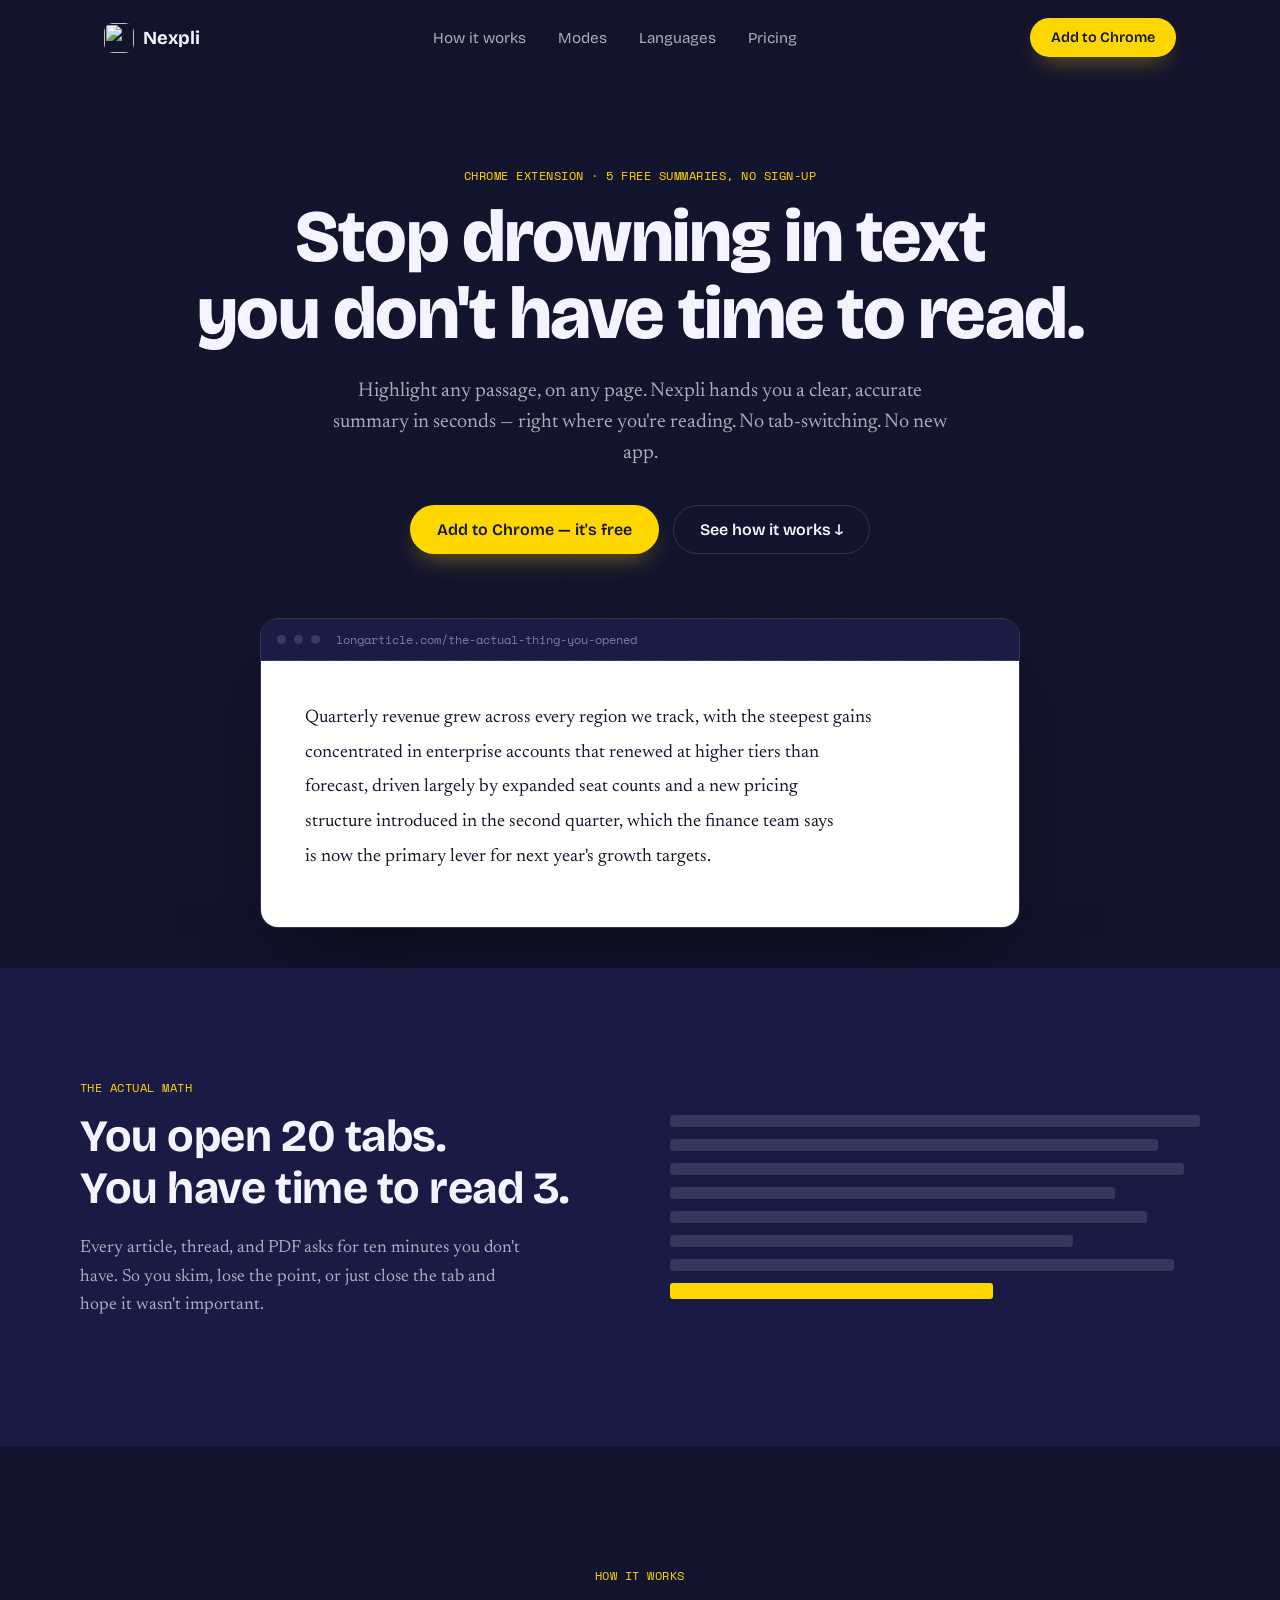
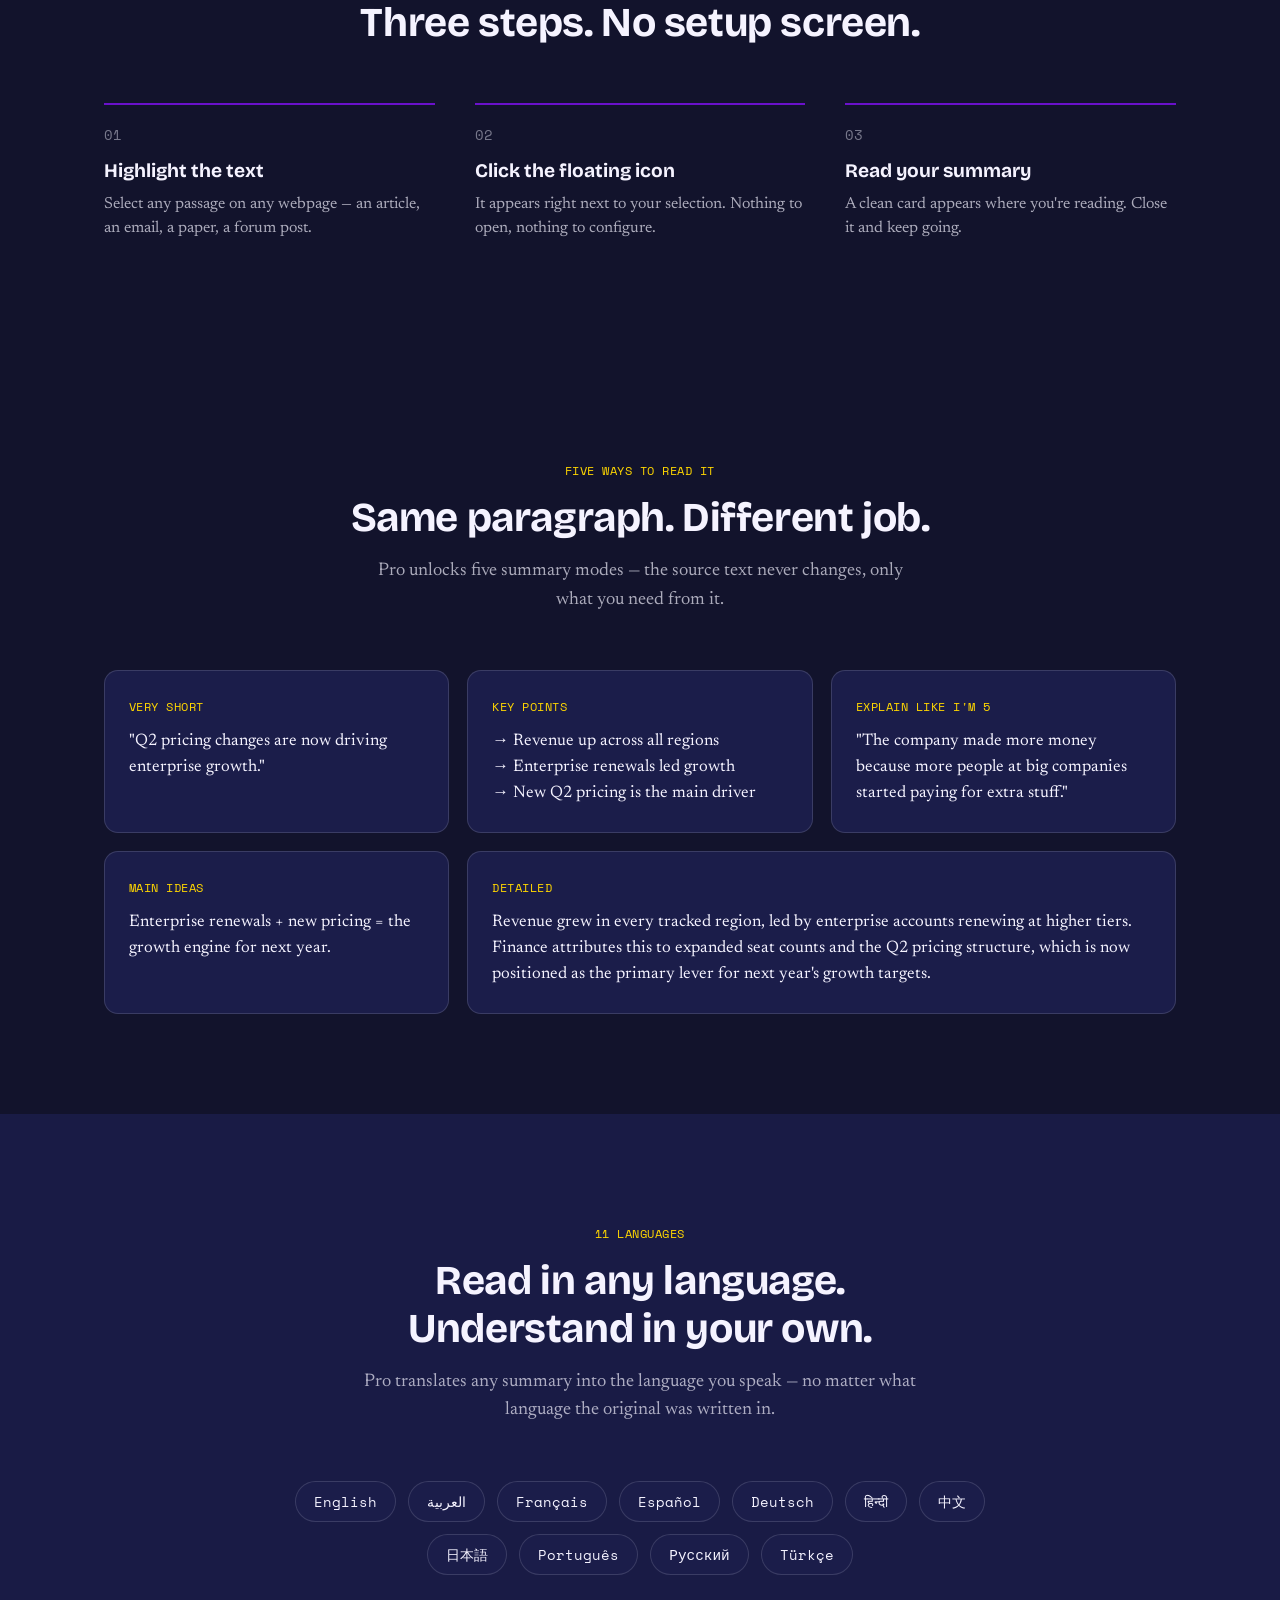
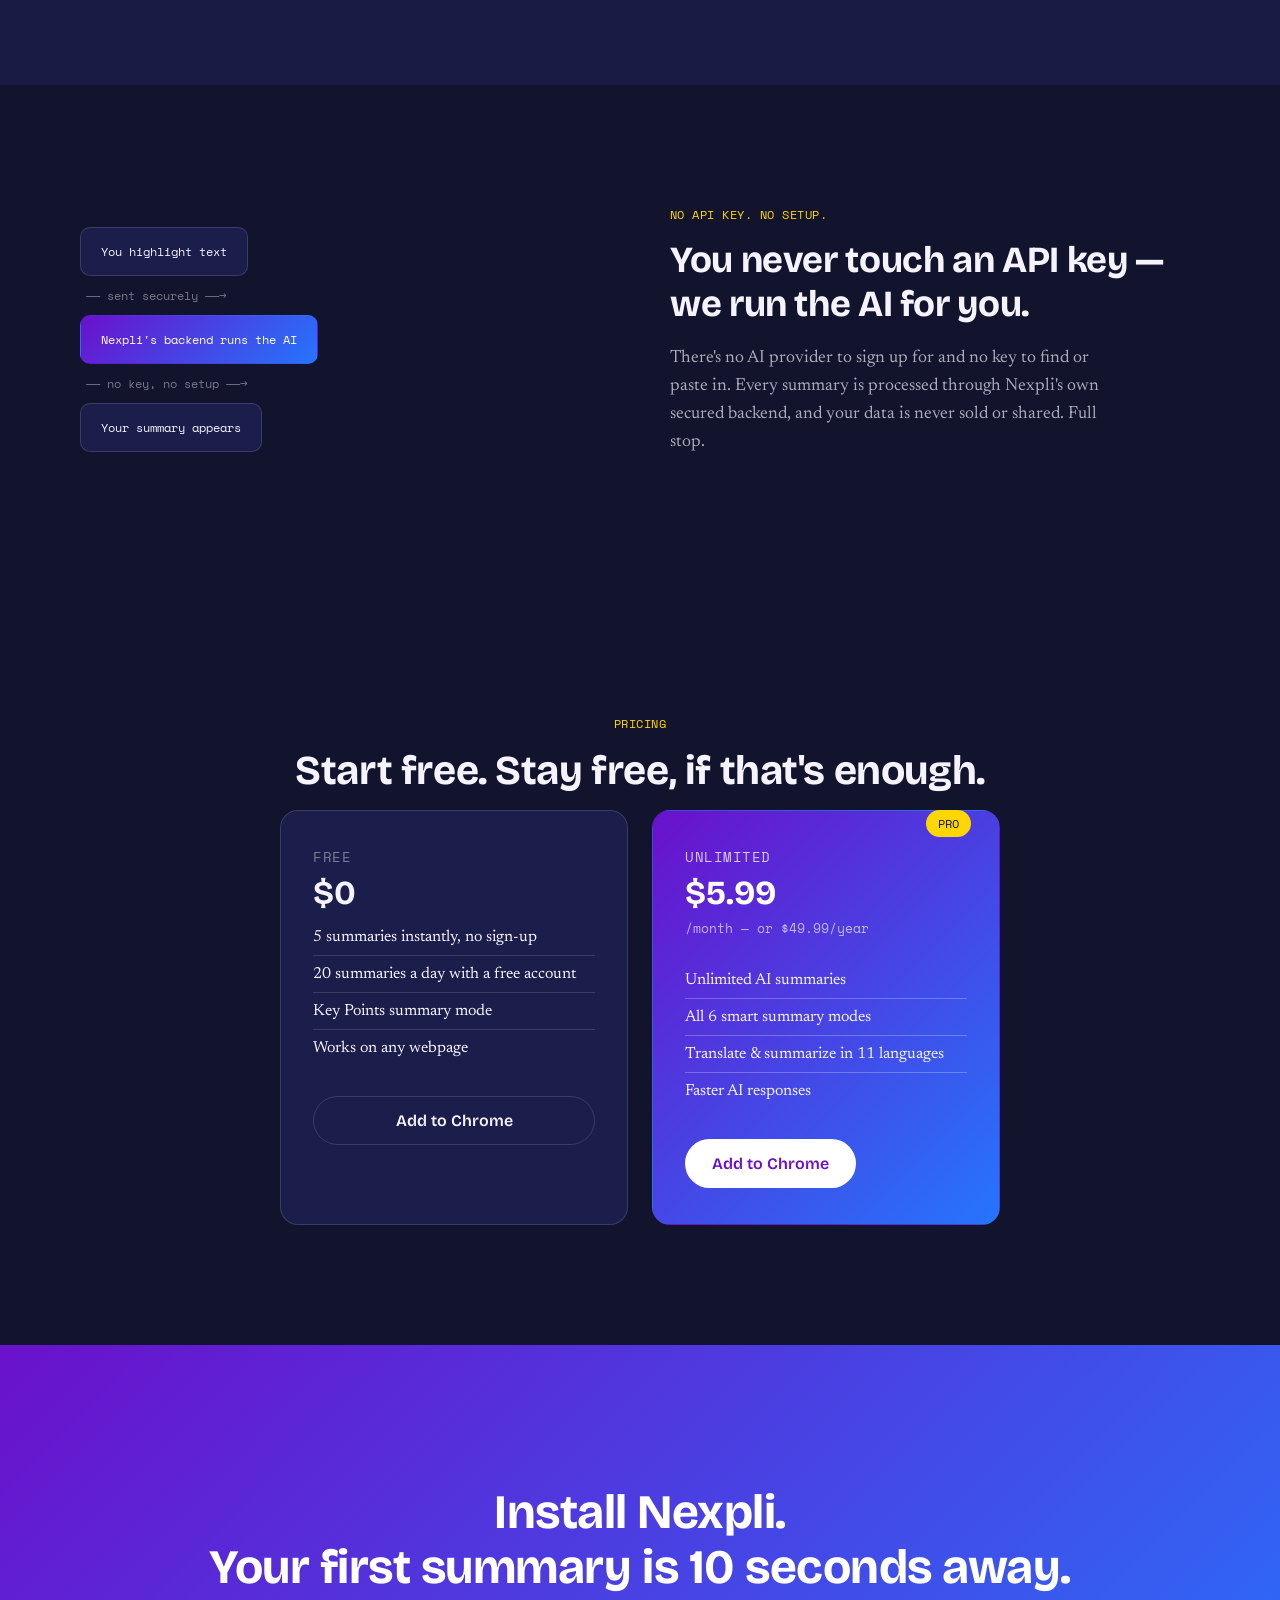
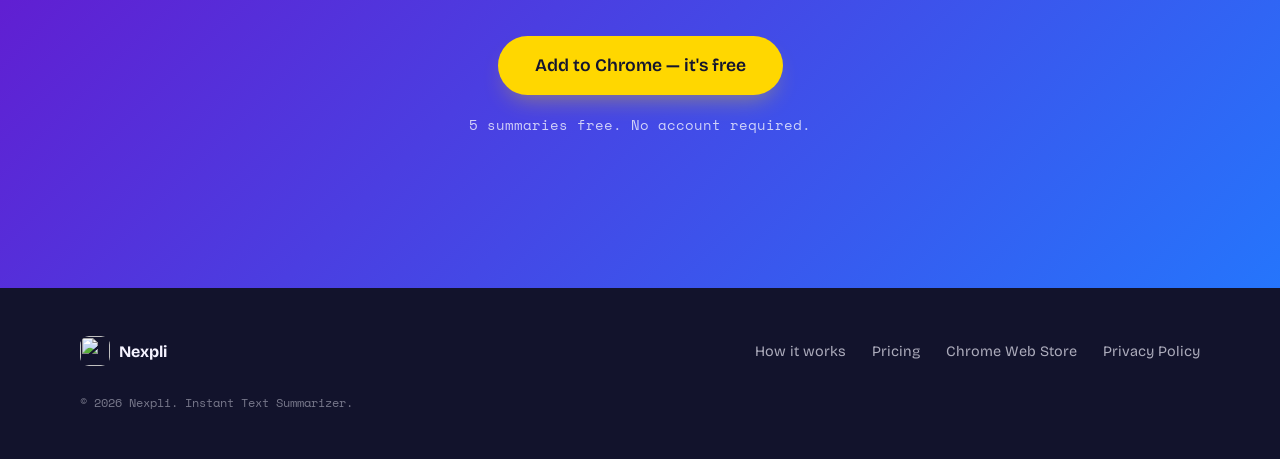
==== index.html @ 651c9fc8 "Add files via upload initial commit" ====
<!DOCTYPE html>
<html lang="en">
<head>
<meta charset="UTF-8">
<meta name="viewport" content="width=device-width, initial-scale=1.0">
<title>Nexpli — Instant Text Summarizer for Chrome</title>
<meta name="description" content="Highlight any text, get an instant AI summary — without leaving the page. Free to start, no sign-up required.">
<link rel="icon" href="assets/favicon.svg" type="image/svg+xml">
<link rel="preconnect" href="https://fonts.googleapis.com">
<link rel="preconnect" href="https://fonts.gstatic.com" crossorigin>
<link href="https://fonts.googleapis.com/css2?family=Bricolage+Grotesque:opsz,wght@12..96,400;12..96,500;12..96,600;12..96,700;12..96,800&family=Newsreader:ital,opsz,wght@0,6..72,400;0,6..72,500;1,6..72,400;1,6..72,500&family=Space+Mono:wght@400;700&display=swap" rel="stylesheet">
<link rel="stylesheet" href="style.css">
</head>
<body>

<div class="grain"></div>

<header class="nav" id="nav">
  <div class="nav-inner">
    <a href="#top" class="nav-logo">
      <span class="logo-mark"><img src="assets/logo.svg" alt=""></span>
      <span class="logo-word">Nexpli</span>
    </a>
    <nav class="nav-links">
      <a href="#how">How it works</a>
      <a href="#modes">Modes</a>
      <a href="#languages">Languages</a>
      <a href="#pricing">Pricing</a>
    </nav>
    <a href="#install" class="btn btn-primary btn-small">Add to Chrome</a>
  </div>
</header>

<main id="top">

  <!-- HERO -->
  <section class="hero">
    <div class="hero-inner">
      <p class="eyebrow">Chrome Extension · 5 free summaries, no sign-up</p>
      <h1 class="hero-title">Stop drowning in text<br>you don't have time to read.</h1>
      <p class="hero-sub">Highlight any passage, on any page. Nexpli hands you a clear, accurate summary in seconds — right where you're reading. No tab-switching. No new app.</p>
      <div class="hero-actions">
        <a href="#install" class="btn btn-primary">Add to Chrome — it's free</a>
        <a href="#how" class="btn btn-ghost">See how it works ↓</a>
      </div>

      <div class="demo" id="demo">
        <div class="demo-chrome">
          <span class="dot"></span><span class="dot"></span><span class="dot"></span>
          <span class="demo-url">longarticle.com/the-actual-thing-you-opened</span>
        </div>
        <div class="demo-body">
          <p class="demo-para">
            <span class="demo-line">Quarterly revenue grew across every region we track, with the steepest gains</span>
            <span class="demo-line">concentrated in enterprise accounts that renewed at higher tiers than</span>
            <span class="demo-line highlightable">forecast, driven largely by expanded seat counts and a new pricing</span>
            <span class="demo-line">structure introduced in the second quarter, which the finance team says</span>
            <span class="demo-line">is now the primary lever for next year's growth targets.</span>
          </p>
          <div class="demo-icon" id="demoIcon">⚡</div>
          <div class="demo-card" id="demoCard">
            <p class="demo-card-label">Summary</p>
            <p class="demo-card-text">Revenue grew fastest in enterprise renewals, thanks to new Q2 pricing — now the main growth lever for next year.</p>
          </div>
        </div>
      </div>
    </div>
  </section>

  <!-- PROBLEM -->
  <section class="problem">
    <div class="problem-inner">
      <div class="problem-text">
        <p class="eyebrow eyebrow-dark">The actual math</p>
        <h2>You open 20 tabs.<br>You have time to read 3.</h2>
        <p class="problem-copy">Every article, thread, and PDF asks for ten minutes you don't have. So you skim, lose the point, or just close the tab and hope it wasn't important.</p>
      </div>
      <div class="problem-viz" aria-hidden="true">
        <div class="viz-row" style="width: 100%"></div>
        <div class="viz-row" style="width: 92%"></div>
        <div class="viz-row" style="width: 97%"></div>
        <div class="viz-row" style="width: 84%"></div>
        <div class="viz-row" style="width: 90%"></div>
        <div class="viz-row" style="width: 76%"></div>
        <div class="viz-row" style="width: 95%"></div>
        <div class="viz-row viz-highlight" style="width: 61%"></div>
      </div>
    </div>
  </section>

  <!-- HOW IT WORKS -->
  <section class="how" id="how">
    <p class="eyebrow center">How it works</p>
    <h2 class="section-title center">Three steps. No setup screen.</h2>
    <div class="steps">
      <div class="step">
        <span class="step-num">01</span>
        <h3>Highlight the text</h3>
        <p>Select any passage on any webpage — an article, an email, a paper, a forum post.</p>
      </div>
      <div class="step">
        <span class="step-num">02</span>
        <h3>Click the floating icon</h3>
        <p>It appears right next to your selection. Nothing to open, nothing to configure.</p>
      </div>
      <div class="step">
        <span class="step-num">03</span>
        <h3>Read your summary</h3>
        <p>A clean card appears where you're reading. Close it and keep going.</p>
      </div>
    </div>
  </section>

  <!-- MODES -->
  <section class="modes" id="modes">
    <p class="eyebrow center">Five ways to read it</p>
    <h2 class="section-title center">Same paragraph. Different job.</h2>
    <p class="section-sub center">Pro unlocks five summary modes — the source text never changes, only what you need from it.</p>

    <div class="mode-grid">
      <div class="mode-card">
        <p class="mode-name">Very Short</p>
        <p class="mode-output">"Q2 pricing changes are now driving enterprise growth."</p>
      </div>
      <div class="mode-card">
        <p class="mode-name">Key Points</p>
        <p class="mode-output">→ Revenue up across all regions<br>→ Enterprise renewals led growth<br>→ New Q2 pricing is the main driver</p>
      </div>
      <div class="mode-card">
        <p class="mode-name">Explain Like I'm 5</p>
        <p class="mode-output">"The company made more money because more people at big companies started paying for extra stuff."</p>
      </div>
      <div class="mode-card">
        <p class="mode-name">Main Ideas</p>
        <p class="mode-output">Enterprise renewals + new pricing = the growth engine for next year.</p>
      </div>
      <div class="mode-card mode-card-wide">
        <p class="mode-name">Detailed</p>
        <p class="mode-output">Revenue grew in every tracked region, led by enterprise accounts renewing at higher tiers. Finance attributes this to expanded seat counts and the Q2 pricing structure, which is now positioned as the primary lever for next year's growth targets.</p>
      </div>
    </div>
  </section>

  <!-- LANGUAGES -->
  <section class="languages" id="languages">
    <div class="lang-inner">
      <p class="eyebrow center">11 languages</p>
      <h2 class="section-title center">Read in any language.<br>Understand in your own.</h2>
      <p class="section-sub center">Pro translates any summary into the language you speak — no matter what language the original was written in.</p>
      <div class="lang-chips">
        <span class="chip">English</span>
        <span class="chip">العربية</span>
        <span class="chip">Français</span>
        <span class="chip">Español</span>
        <span class="chip">Deutsch</span>
        <span class="chip">हिन्दी</span>
        <span class="chip">中文</span>
        <span class="chip">日本語</span>
        <span class="chip">Português</span>
        <span class="chip">Русский</span>
        <span class="chip">Türkçe</span>
      </div>
    </div>
  </section>

  <!-- ZERO SETUP -->
  <section class="privacy">
    <div class="privacy-inner">
      <div class="privacy-diagram" aria-hidden="true">
        <div class="pd-box">You highlight text</div>
        <div class="pd-arrow">—— sent securely ——→</div>
        <div class="pd-box pd-box-dark">Nexpli's backend runs the AI</div>
        <div class="pd-arrow">—— no key, no setup ——→</div>
        <div class="pd-box">Your summary appears</div>
      </div>
      <div class="privacy-text">
        <p class="eyebrow eyebrow-dark">No API key. No setup.</p>
        <h2>You never touch an API key — we run the AI for you.</h2>
        <p class="problem-copy">There's no AI provider to sign up for and no key to find or paste in. Every summary is processed through Nexpli's own secured backend, and your data is never sold or shared. Full stop.</p>
      </div>
    </div>
  </section>

  <!-- PRICING -->
  <section class="pricing" id="pricing">
    <p class="eyebrow center">Pricing</p>
    <h2 class="section-title center">Start free. Stay free, if that's enough.</h2>

    <div class="price-grid">
      <div class="price-card">
        <p class="price-name">Free</p>
        <p class="price-amount">$0</p>
        <ul class="price-list">
          <li>5 summaries instantly, no sign-up</li>
          <li>20 summaries a day with a free account</li>
          <li>Key Points summary mode</li>
          <li>Works on any webpage</li>
        </ul>
        <a href="#install" class="btn btn-outline">Add to Chrome</a>
      </div>
      <div class="price-card price-card-pro">
        <p class="price-badge">Pro</p>
        <p class="price-name">Unlimited</p>
        <p class="price-amount">$5.99</p>
        <p class="price-period">/month — or $49.99/year</p>
        <ul class="price-list">
          <li>Unlimited AI summaries</li>
          <li>All 6 smart summary modes</li>
          <li>Translate &amp; summarize in 11 languages</li>
          <li>Faster AI responses</li>
        </ul>
        <a href="#install" class="btn btn-primary">Add to Chrome</a>
      </div>
    </div>
  </section>

  <!-- FINAL CTA -->
  <section class="final-cta" id="install">
    <h2>Install Nexpli.<br>Your first summary is 10 seconds away.</h2>
    <a href="https://chrome.google.com/webstore" class="btn btn-primary btn-large">Add to Chrome — it's free</a>
    <p class="final-note">5 summaries free. No account required.</p>
  </section>

</main>

<footer class="footer">
  <div class="footer-inner">
    <div class="footer-brand">
      <span class="logo-mark"><img src="assets/logo.svg" alt=""></span>
      <span class="logo-word">Nexpli</span>
    </div>
    <div class="footer-links">
      <a href="#how">How it works</a>
      <a href="#pricing">Pricing</a>
      <a href="https://chrome.google.com/webstore">Chrome Web Store</a>
      <a href="#">Privacy Policy</a>
    </div>
    <p class="footer-copy">© 2026 Nexpli. Instant Text Summarizer.</p>
  </div>
</footer>

<script src="script.js"></script>
</body>
</html>
---- style.css ----
/* ---------- Tokens ---------- */
:root{
  /* Canvas — matches the extension popup's deep indigo-navy */
  --bg: #12132C;
  --bg-2: #191B45;
  --surface: #1B1D4A;

  /* Text on dark canvas */
  --ink: #F5F3FF;
  --ink-soft: rgba(245,243,255,0.68);
  --ink-faint: rgba(245,243,255,0.45);

  /* Light "paper" cards — for the readable demo text */
  --paper: #FFFFFF;
  --paper-dim: #F1F0F8;
  --paper-ink: #14152E;
  --paper-ink-soft: #565873;
  --paper-ink-faint: #8B8CA6;

  /* Brand accents — lifted directly from the real logo SVG */
  --violet: #6a11cb;
  --blue: #2575fc;
  --gradient: linear-gradient(135deg, var(--violet), var(--blue));
  --yellow: #FFD700;
  --yellow-deep: #E8C200;
  --bubble-light: #E6DFF2;

  --border: rgba(245,243,255,0.14);
  --border-light: rgba(20,21,46,0.12);

  --font-display: "Bricolage Grotesque", sans-serif;
  --font-serif: "Newsreader", Georgia, serif;
  --font-mono: "Space Mono", monospace;

  --container: 1120px;
}

*{ box-sizing: border-box; }
html{ scroll-behavior: smooth; }

@media (prefers-reduced-motion: reduce){
  html{ scroll-behavior: auto; }
  *{ animation-duration: 0.001ms !important; animation-iteration-count: 1 !important; transition-duration: 0.001ms !important; }
}

body{
  margin: 0;
  background: var(--bg);
  color: var(--ink);
  font-family: var(--font-display);
  font-optical-sizing: auto;
  -webkit-font-smoothing: antialiased;
  overflow-x: hidden;
}

a{ color: inherit; text-decoration: none; }
ul{ margin: 0; padding: 0; list-style: none; }
img{ max-width: 100%; display: block; }

:focus-visible{
  outline: 3px solid var(--yellow);
  outline-offset: 3px;
}

.grain{
  position: fixed; inset: 0; pointer-events: none; z-index: 999;
  opacity: 0.035; mix-blend-mode: overlay;
  background-image: url("data:image/svg+xml,%3Csvg xmlns='http://www.w3.org/2000/svg' width='120' height='120'%3E%3Cfilter id='n'%3E%3CfeTurbulence type='fractalNoise' baseFrequency='0.9' numOctaves='2' stitchTiles='stitch'/%3E%3C/filter%3E%3Crect width='100%25' height='100%25' filter='url(%23n)'/%3E%3C/svg%3E");
}

.eyebrow{
  font-family: var(--font-mono);
  font-size: 0.78rem;
  letter-spacing: 0.04em;
  text-transform: uppercase;
  color: var(--yellow);
  margin: 0 0 14px;
}
.eyebrow-dark{ color: var(--yellow); }
.eyebrow-onlight{ color: var(--violet); }
.center{ text-align: center; }

.section-title{
  font-family: var(--font-display);
  font-weight: 700;
  font-size: clamp(1.8rem, 3.2vw, 2.6rem);
  line-height: 1.15;
  letter-spacing: -0.01em;
  margin: 0 0 16px;
  color: var(--ink);
}
.section-sub{
  font-family: var(--font-serif);
  font-size: 1.15rem;
  color: var(--ink-soft);
  max-width: 560px;
  margin: 0 auto 56px;
  line-height: 1.55;
}
.center.section-sub{ margin-left: auto; margin-right: auto; }

/* ---------- Buttons ---------- */
.btn{
  display: inline-flex;
  align-items: center;
  gap: 8px;
  font-family: var(--font-display);
  font-weight: 600;
  font-size: 1rem;
  padding: 14px 26px;
  border-radius: 100px;
  border: 1.5px solid transparent;
  transition: transform 0.15s ease, background 0.15s ease, border-color 0.15s ease, box-shadow 0.15s ease;
  cursor: pointer;
}
.btn:hover{ transform: translateY(-2px); }

/* Yellow = the "instant action" color, lifted from the icon's bolt */
.btn-primary{
  background: var(--yellow);
  color: var(--paper-ink);
  box-shadow: 0 12px 24px -10px rgba(254,209,2,0.45);
}
.btn-primary:hover{ background: var(--yellow-deep); }

.btn-ghost{
  background: transparent;
  color: var(--ink);
  border-color: var(--border);
}
.btn-ghost:hover{ border-color: var(--ink); }

.btn-outline{
  background: transparent;
  color: var(--ink);
  border-color: var(--border);
  width: 100%;
  justify-content: center;
}
.btn-outline:hover{ background: rgba(245,243,255,0.08); border-color: var(--ink); }

.btn-small{ padding: 10px 20px; font-size: 0.9rem; }
.btn-large{ padding: 18px 36px; font-size: 1.1rem; }

/* ---------- Nav ---------- */
.nav{
  position: sticky; top: 0; z-index: 100;
  background: rgba(18,19,44,0.78);
  backdrop-filter: blur(10px);
  border-bottom: 1px solid transparent;
  transition: border-color 0.2s ease;
}
.nav.scrolled{ border-bottom-color: var(--border); }
.nav-inner{
  max-width: var(--container);
  margin: 0 auto;
  padding: 18px 24px;
  display: flex;
  align-items: center;
  justify-content: space-between;
}
.nav-logo{ display: flex; align-items: center; gap: 9px; font-weight: 700; font-size: 1.15rem; color: var(--ink); }
.logo-mark{
  display: inline-flex; align-items: center; justify-content: center;
  width: 30px; height: 30px;
  border-radius: 9px;
  overflow: hidden;
}
.logo-mark img{ width: 100%; height: 100%; display: block; }
.nav-links{ display: flex; gap: 32px; font-size: 0.95rem; color: var(--ink-soft); }
.nav-links a:hover{ color: var(--ink); }

@media (max-width: 720px){
  .nav-links{ display: none; }
}

/* ---------- Hero ---------- */
.hero{ padding: 90px 24px 40px; }
.hero-inner{ max-width: var(--container); margin: 0 auto; text-align: center; }
.hero-title{
  font-family: var(--font-display);
  font-weight: 800;
  font-size: clamp(2.4rem, 6vw, 4.6rem);
  line-height: 1.05;
  letter-spacing: -0.02em;
  margin: 0 0 22px;
  color: var(--ink);
}
.hero-sub{
  font-family: var(--font-serif);
  font-size: 1.25rem;
  color: var(--ink-soft);
  max-width: 620px;
  margin: 0 auto 36px;
  line-height: 1.55;
}
.hero-actions{
  display: flex; gap: 14px; justify-content: center; margin-bottom: 64px; flex-wrap: wrap;
}

/* ---------- Demo ---------- */
.demo{
  max-width: 760px;
  margin: 0 auto;
  border-radius: 18px;
  overflow: hidden;
  border: 1px solid var(--border);
  box-shadow: 0 40px 80px -30px rgba(0,0,0,0.55);
  text-align: left;
}
.demo-chrome{
  display: flex; align-items: center; gap: 8px;
  background: var(--bg-2);
  padding: 12px 16px;
  border-bottom: 1px solid var(--border);
}
.dot{ width: 9px; height: 9px; border-radius: 50%; background: var(--border); }
.demo-url{
  font-family: var(--font-mono);
  font-size: 0.72rem;
  color: var(--ink-faint);
  margin-left: 8px;
}
.demo-body{ position: relative; background: var(--paper); padding: 40px 44px 52px; min-height: 210px; }
.demo-para{
  font-family: var(--font-serif);
  font-size: 1.15rem;
  line-height: 1.9;
  color: var(--paper-ink);
  margin: 0;
}
.demo-line{ display: block; }
.highlightable{ position: relative; }
.highlightable::before{
  content: "";
  position: absolute;
  left: -3px; right: -3px; top: 8%; bottom: 8%;
  background: var(--yellow);
  z-index: -1;
  transform: scaleX(0);
  transform-origin: left;
  transition: transform 0.7s cubic-bezier(.4,0,.2,1);
}
.demo.in-view .highlightable::before{ transform: scaleX(1); }

.demo-icon{
  position: absolute;
  width: 34px; height: 34px;
  background: var(--gradient);
  color: #fff;
  border-radius: 50%;
  display: flex; align-items: center; justify-content: center;
  font-size: 1rem;
  top: 128px; left: 320px;
  opacity: 0; transform: scale(0.5);
  transition: opacity 0.3s ease 0.8s, transform 0.3s ease 0.8s;
  box-shadow: 0 8px 18px -6px rgba(98,43,222,0.6);
}
.demo.in-view .demo-icon{ opacity: 1; transform: scale(1); }

.demo-card{
  position: absolute;
  right: 32px; bottom: -10px;
  width: 280px;
  background: var(--surface);
  color: var(--ink);
  border: 1px solid var(--border);
  border-radius: 12px;
  padding: 18px 20px;
  opacity: 0; transform: translateY(16px);
  transition: opacity 0.4s ease 1.3s, transform 0.4s ease 1.3s;
  box-shadow: 0 30px 50px -20px rgba(0,0,0,0.55);
}
.demo.in-view .demo-card{ opacity: 1; transform: translateY(0); }
.demo-card-label{ font-family: var(--font-mono); font-size: 0.68rem; color: var(--yellow); margin: 0 0 8px; text-transform: uppercase; letter-spacing: 0.05em; }
.demo-card-text{ margin: 0; font-size: 0.92rem; line-height: 1.5; color: var(--ink); }

@media (max-width: 640px){
  .demo-body{ padding: 28px 22px 90px; }
  .demo-icon{ top: 108px; left: 60%; }
  .demo-card{ right: 20px; left: 20px; width: auto; bottom: -70px; }
}

/* ---------- Problem ---------- */
.problem{ background: var(--bg-2); color: var(--ink); padding: 110px 24px; }
.problem-inner{
  max-width: var(--container); margin: 0 auto;
  display: grid; grid-template-columns: 1fr 1fr; gap: 60px; align-items: center;
}
.problem h2{ font-size: clamp(1.9rem, 3.6vw, 2.8rem); line-height: 1.15; margin: 0 0 20px; letter-spacing: -0.01em; color: var(--ink); }
.problem-copy{ font-family: var(--font-serif); font-size: 1.1rem; color: var(--ink-soft); line-height: 1.6; max-width: 440px; }
.problem-viz{ display: flex; flex-direction: column; gap: 12px; }
.viz-row{ height: 12px; border-radius: 3px; background: rgba(245,243,255,0.12); }
.viz-highlight{ background: var(--yellow); height: 16px; }

@media (max-width: 800px){
  .problem-inner{ grid-template-columns: 1fr; }
}

/* ---------- How it works ---------- */
.how{ padding: 120px 24px; max-width: var(--container); margin: 0 auto; }
.steps{
  display: grid; grid-template-columns: repeat(3, 1fr); gap: 40px;
  margin-top: 56px;
}
.step{ border-top: 2px solid var(--violet); padding-top: 20px; }
.step-num{
  font-family: var(--font-mono);
  font-size: 0.85rem;
  color: var(--ink-faint);
  display: block; margin-bottom: 14px;
}
.step h3{ font-size: 1.2rem; margin: 0 0 10px; color: var(--ink); }
.step p{ font-family: var(--font-serif); color: var(--ink-soft); line-height: 1.55; margin: 0; }

@media (max-width: 800px){
  .steps{ grid-template-columns: 1fr; }
}

/* ---------- Modes ---------- */
.modes{ padding: 100px 24px; max-width: var(--container); margin: 0 auto; }
.mode-grid{
  display: grid; grid-template-columns: repeat(3, 1fr); gap: 18px;
}
.mode-card{
  background: var(--surface);
  border: 1px solid var(--border);
  border-radius: 14px;
  padding: 26px 24px;
}
.mode-card-wide{ grid-column: span 2; }
.mode-name{
  font-family: var(--font-mono);
  font-size: 0.78rem;
  text-transform: uppercase;
  letter-spacing: 0.04em;
  color: var(--yellow);
  margin: 0 0 12px;
}
.mode-output{
  font-family: var(--font-serif);
  font-size: 1.05rem;
  line-height: 1.55;
  margin: 0;
  color: var(--ink);
}

@media (max-width: 800px){
  .mode-grid{ grid-template-columns: 1fr; }
  .mode-card-wide{ grid-column: span 1; }
}

/* ---------- Languages ---------- */
.languages{ background: var(--bg-2); padding: 110px 24px; }
.lang-inner{ max-width: 760px; margin: 0 auto; }
.lang-chips{ display: flex; flex-wrap: wrap; gap: 12px; justify-content: center; }
.chip{
  font-family: var(--font-mono);
  font-size: 0.9rem;
  padding: 9px 18px;
  border-radius: 100px;
  border: 1px solid var(--border);
  background: var(--surface);
  color: var(--ink);
}

/* ---------- Privacy ---------- */
.privacy{ padding: 120px 24px; }
.privacy-inner{
  max-width: var(--container); margin: 0 auto;
  display: grid; grid-template-columns: 1fr 1fr; gap: 60px; align-items: center;
}
.privacy h2{ font-size: clamp(1.7rem, 3vw, 2.3rem); line-height: 1.2; margin: 0 0 18px; letter-spacing: -0.01em; color: var(--ink); }
.privacy-diagram{
  display: flex; flex-direction: column; gap: 10px; align-items: flex-start;
  font-family: var(--font-mono); font-size: 0.78rem;
}
.pd-box{
  padding: 14px 20px; border: 1px solid var(--border); border-radius: 10px;
  background: var(--surface); color: var(--ink);
}
.pd-box-dark{ background: var(--gradient); color: #fff; border-color: transparent; }
.pd-arrow{ color: var(--ink-faint); padding-left: 6px; }

@media (max-width: 800px){
  .privacy-inner{ grid-template-columns: 1fr; }
  .privacy-diagram{ order: 2; }
}

/* ---------- Pricing ---------- */
.pricing{ padding: 120px 24px; max-width: var(--container); margin: 0 auto; }
.price-grid{
  display: grid; grid-template-columns: 1fr 1fr; gap: 24px; max-width: 720px; margin: 0 auto;
}
.price-card{
  border: 1px solid var(--border);
  border-radius: 18px;
  padding: 36px 32px;
  background: var(--surface);
}
.price-card-pro{
  background: var(--gradient); color: #fff; border-color: transparent;
  position: relative;
}
.price-badge{
  position: absolute; top: -13px; right: 28px;
  background: var(--yellow); color: var(--paper-ink);
  font-family: var(--font-mono); font-size: 0.72rem; text-transform: uppercase;
  padding: 5px 12px; border-radius: 100px;
}
.price-name{ font-family: var(--font-mono); font-size: 0.85rem; text-transform: uppercase; letter-spacing: 0.04em; color: var(--ink-faint); margin: 0 0 6px; }
.price-card-pro .price-name{ color: rgba(255,255,255,0.75); }
.price-amount{ font-size: 2.1rem; font-weight: 700; margin: 0 0 6px; color: var(--ink); }
.price-card-pro .price-amount{ color: #fff; }
.price-period{ font-family: var(--font-mono); font-size: 0.8rem; color: var(--ink-faint); margin: 0 0 24px; }
.price-card-pro .price-period{ color: rgba(255,255,255,0.65); }
.price-list{ margin-bottom: 30px; }
.price-list li{
  padding: 10px 0; border-top: 1px solid var(--border);
  font-family: var(--font-serif); font-size: 1rem;
  color: var(--ink);
}
.price-card-pro .price-list li{ border-top-color: rgba(255,255,255,0.25); }
.price-list li:first-child{ border-top: none; }
.price-card-pro .btn-primary{ background: #fff; color: var(--violet); box-shadow: none; }
.price-card-pro .btn-primary:hover{ background: var(--paper-dim); }

@media (max-width: 640px){
  .price-grid{ grid-template-columns: 1fr; }
}

/* ---------- Final CTA ---------- */
.final-cta{
  text-align: center; padding: 140px 24px;
  background: var(--gradient); color: #fff;
}
.final-cta h2{
  font-size: clamp(2rem, 4.5vw, 3rem); line-height: 1.15; letter-spacing: -0.01em;
  margin: 0 0 40px;
}
.final-note{ font-family: var(--font-mono); font-size: 0.85rem; color: rgba(255,255,255,0.75); margin-top: 20px; }

/* ---------- Footer ---------- */
.footer{ padding: 48px 24px; background: var(--bg); }
.footer-inner{
  max-width: var(--container); margin: 0 auto;
  display: flex; align-items: center; justify-content: space-between; flex-wrap: wrap; gap: 20px;
}
.footer-brand{ display: flex; align-items: center; gap: 9px; font-weight: 700; color: var(--ink); }
.footer-links{ display: flex; gap: 26px; font-size: 0.9rem; color: var(--ink-soft); }
.footer-links a:hover{ color: var(--ink); }
.footer-copy{ width: 100%; font-family: var(--font-mono); font-size: 0.75rem; color: var(--ink-faint); margin: 8px 0 0; }
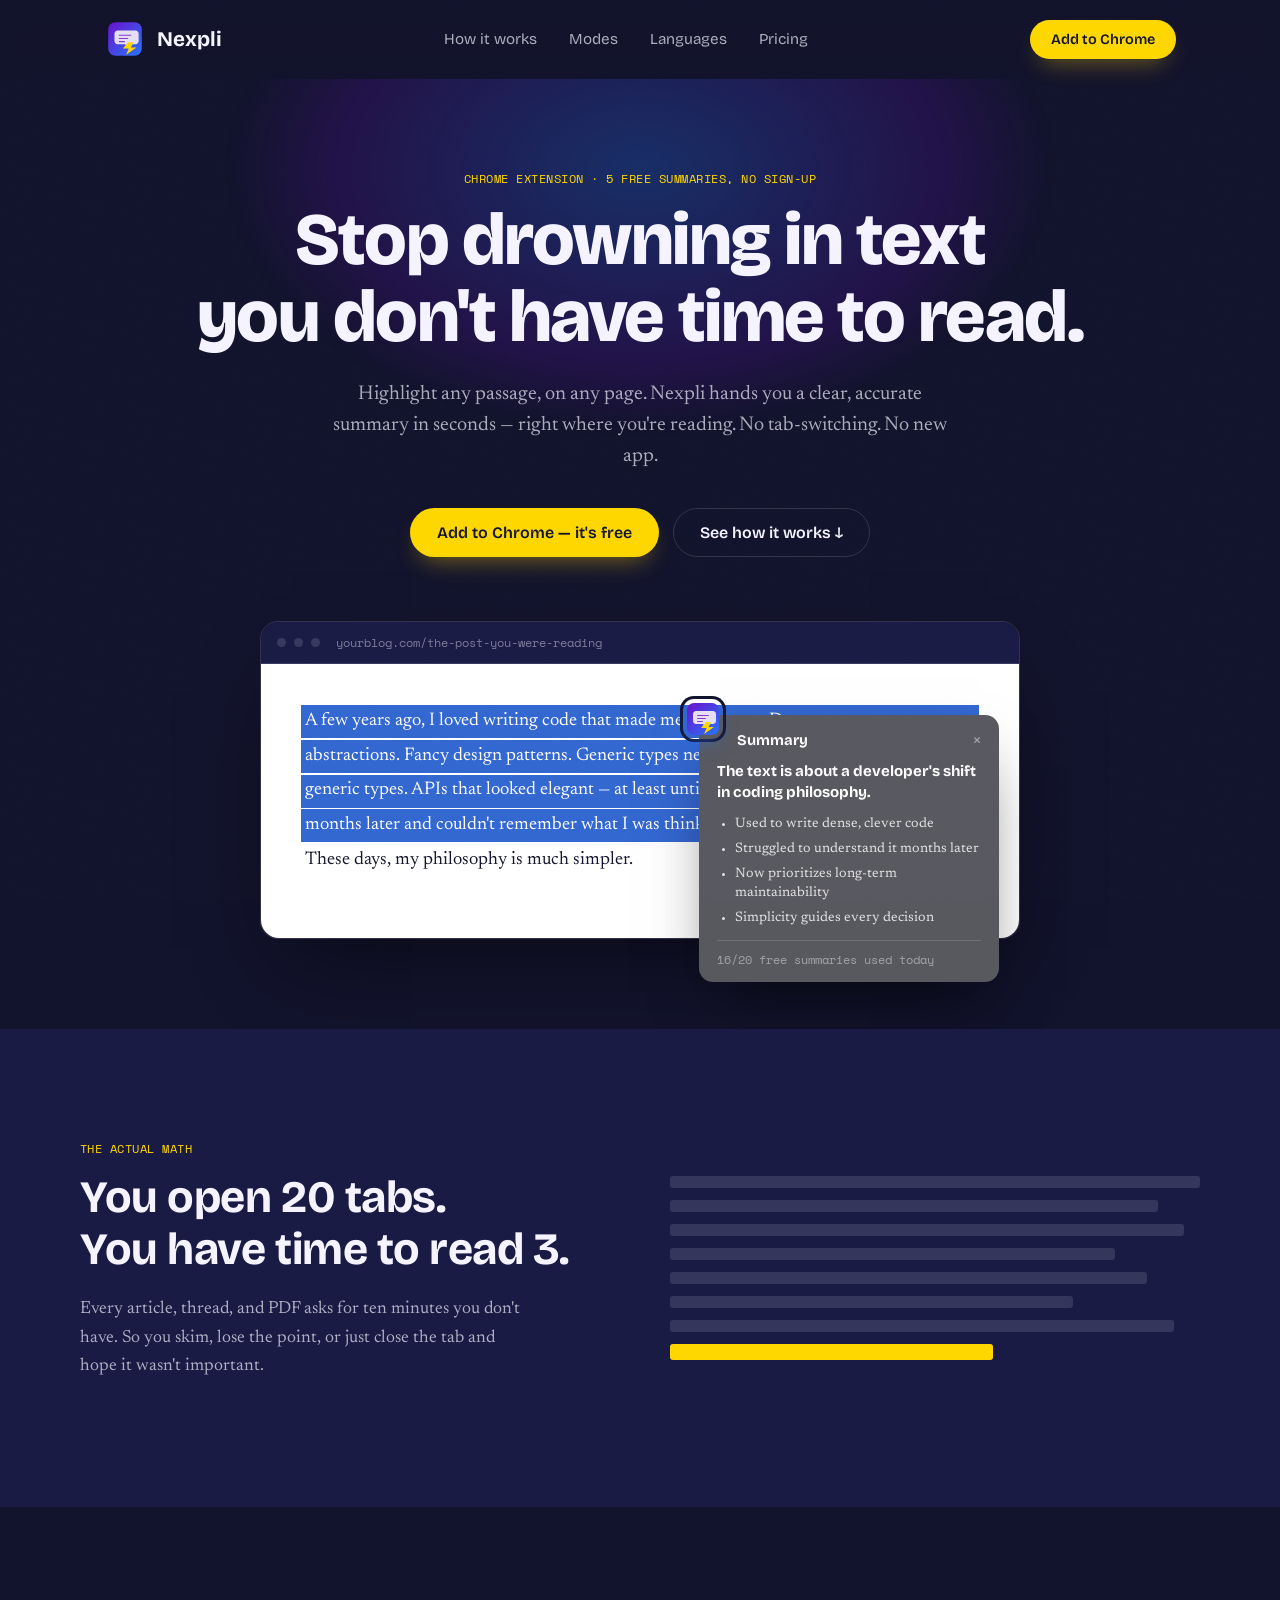
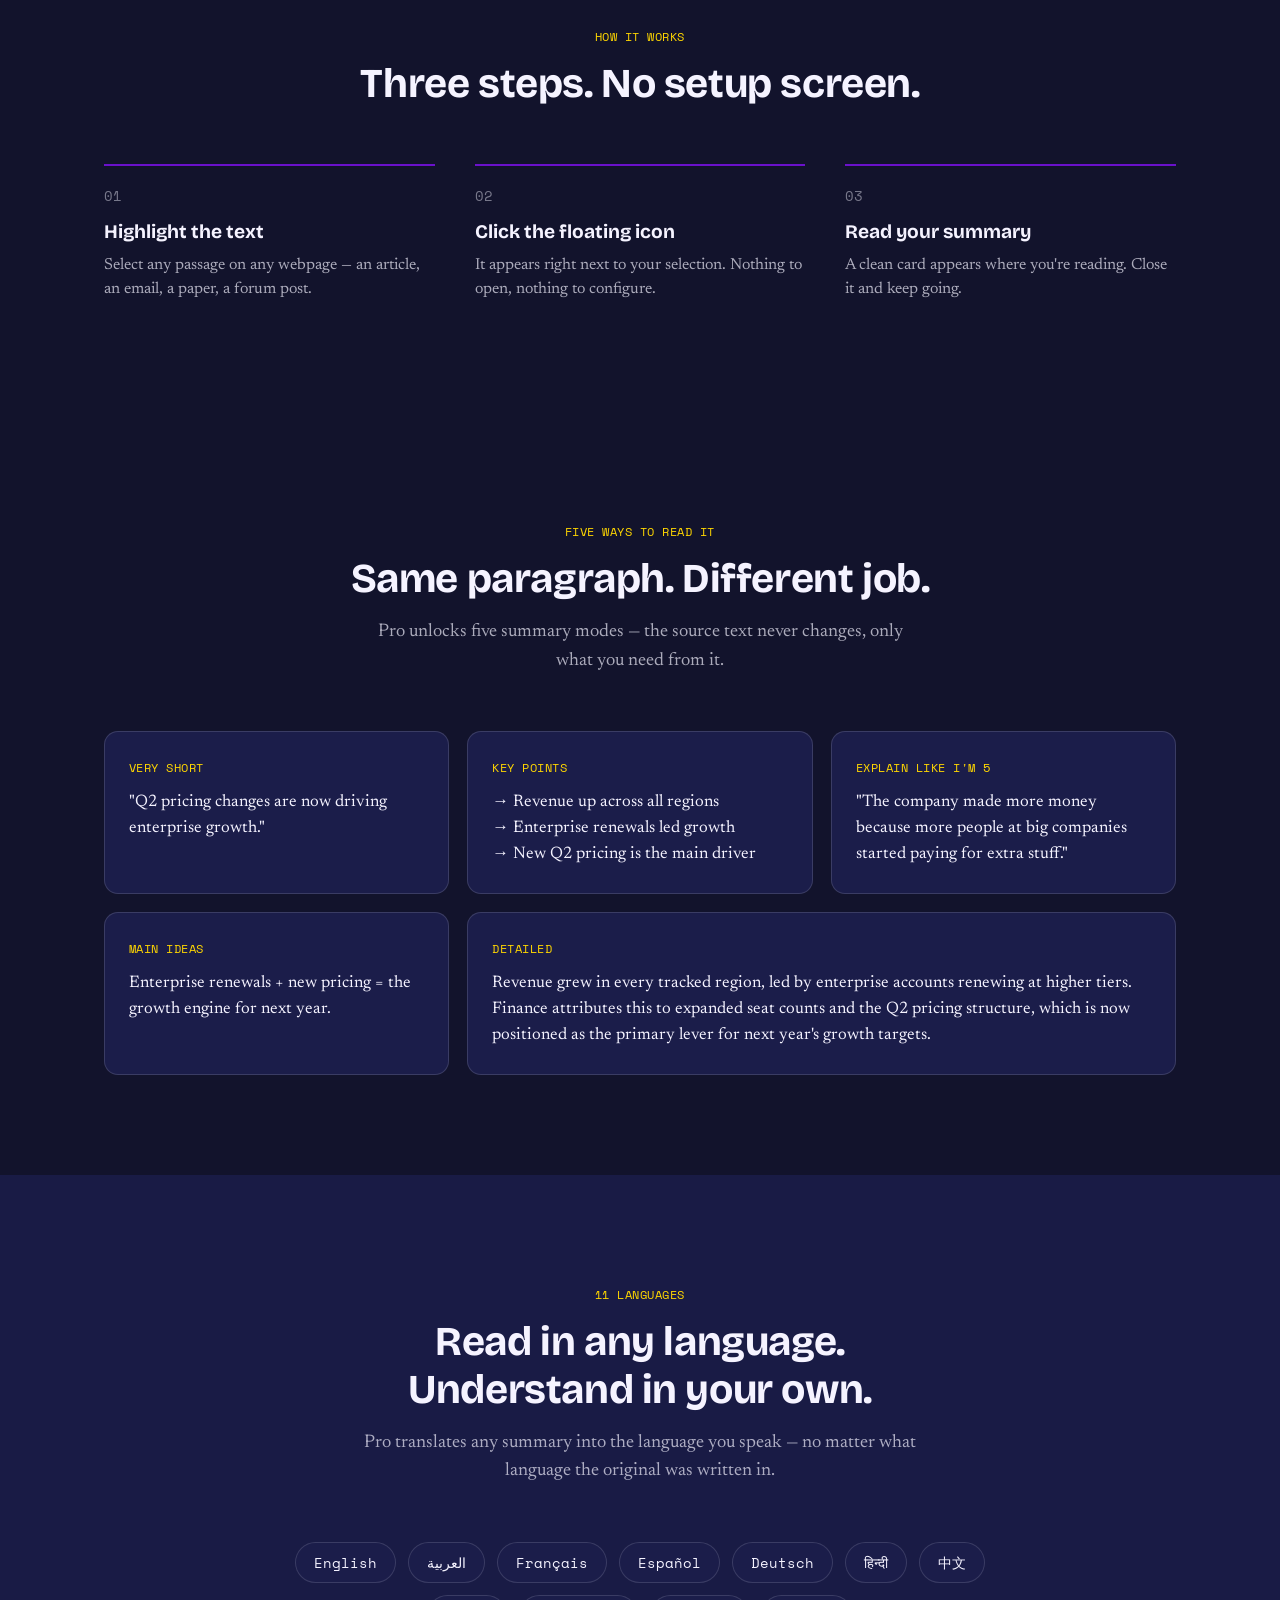
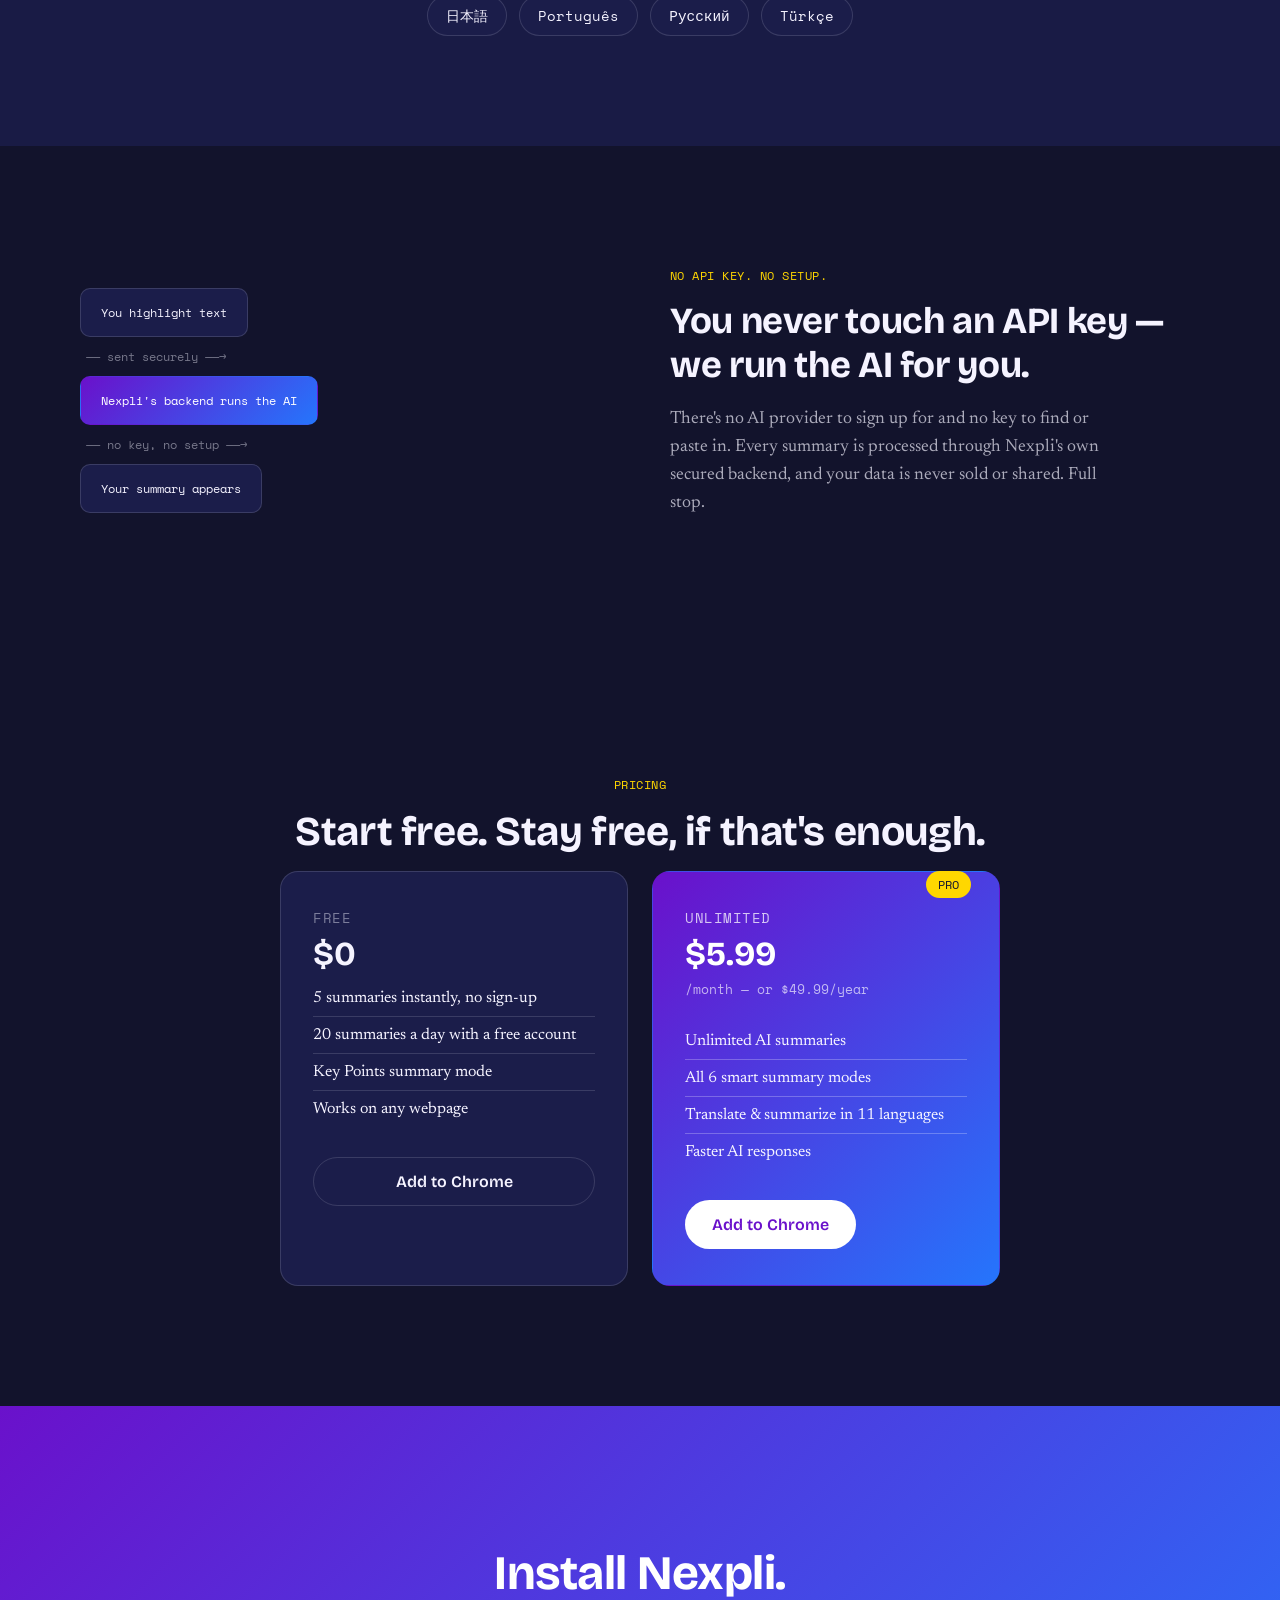
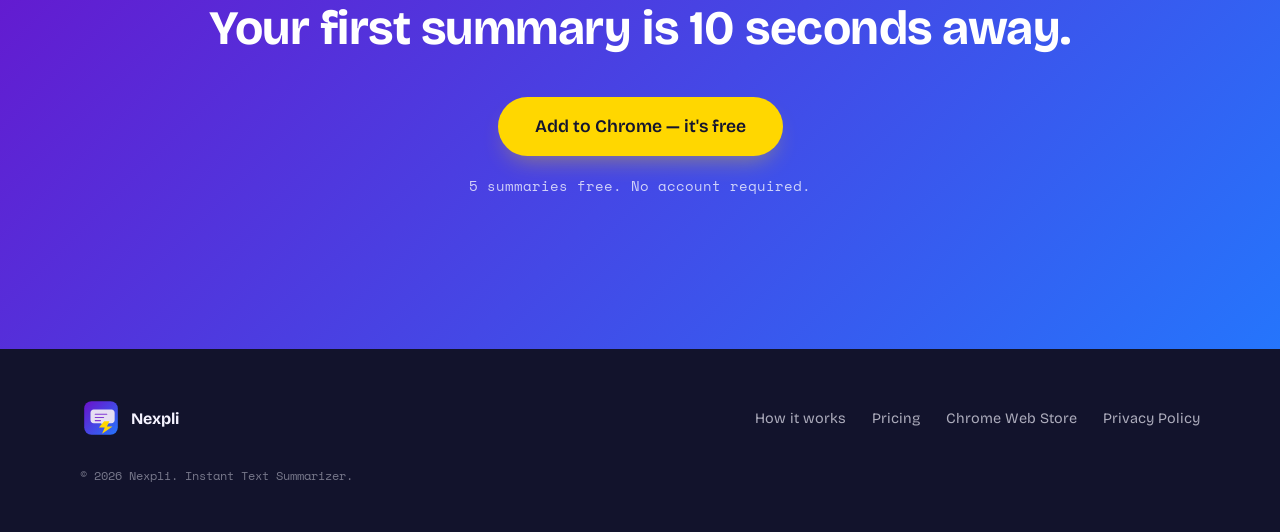
==== commit 02383202: "fix logo and floating card issues" ====
--- a/index.html
+++ b/index.html
@@ -18,7 +18,24 @@
 <header class="nav" id="nav">
   <div class="nav-inner">
     <a href="#top" class="nav-logo">
-      <span class="logo-mark"><img src="assets/logo.svg" alt=""></span>
+      <span class="logo-mark">
+        <svg viewBox="0 0 200 200" xmlns="http://www.w3.org/2000/svg" role="img" aria-label="Nexpli">
+          <defs>
+            <linearGradient id="grad-nav" x1="0%" y1="0%" x2="100%" y2="100%">
+              <stop offset="0%" stop-color="#6a11cb"/>
+              <stop offset="100%" stop-color="#2575fc"/>
+            </linearGradient>
+          </defs>
+          <rect x="20" y="20" width="160" height="160" rx="35" fill="url(#grad-nav)"/>
+          <g transform="translate(50, 60)">
+            <path d="M15 0C6.716 0 0 6.716 0 15v35c0 8.284 6.716 15 15 15h35l18 19.5L86 65h14c8.284 0 15-6.716 15-15V15c0-8.284-6.716-15-15-15H15z" fill="#E6DFF2"/>
+            <rect x="20" y="20" width="60" height="5" rx="2" fill="#6a11cb" opacity="0.8"/>
+            <rect x="20" y="35" width="45" height="5" rx="2" fill="#6a11cb" opacity="0.8"/>
+            <rect x="20" y="50" width="30" height="5" rx="2" fill="#6a11cb" opacity="0.8"/>
+          </g>
+          <polygon points="115 115 140 115 128 140 155 140 105 175 118 145 90 145" fill="#FFD700"/>
+        </svg>
+      </span>
       <span class="logo-word">Nexpli</span>
     </a>
     <nav class="nav-links">
@@ -47,20 +64,66 @@
       <div class="demo" id="demo">
         <div class="demo-chrome">
           <span class="dot"></span><span class="dot"></span><span class="dot"></span>
-          <span class="demo-url">longarticle.com/the-actual-thing-you-opened</span>
+          <span class="demo-url">yourblog.com/the-post-you-were-reading</span>
         </div>
         <div class="demo-body">
           <p class="demo-para">
-            <span class="demo-line">Quarterly revenue grew across every region we track, with the steepest gains</span>
-            <span class="demo-line">concentrated in enterprise accounts that renewed at higher tiers than</span>
-            <span class="demo-line highlightable">forecast, driven largely by expanded seat counts and a new pricing</span>
-            <span class="demo-line">structure introduced in the second quarter, which the finance team says</span>
-            <span class="demo-line">is now the primary lever for next year's growth targets.</span>
+            <span class="demo-line highlightable">A few years ago, I loved writing code that made me feel smart. Dense</span>
+            <span class="demo-line highlightable">abstractions. Fancy design patterns. Generic types nested inside more</span>
+            <span class="demo-line highlightable">generic types. APIs that looked elegant — at least until I came back six</span>
+            <span class="demo-line highlightable">months later and couldn't remember what I was thinking.</span>
+            <span class="demo-line">These days, my philosophy is much simpler.</span>
           </p>
-          <div class="demo-icon" id="demoIcon">⚡</div>
-          <div class="demo-card" id="demoCard">
-            <p class="demo-card-label">Summary</p>
-            <p class="demo-card-text">Revenue grew fastest in enterprise renewals, thanks to new Q2 pricing — now the main growth lever for next year.</p>
+
+          <div class="demo-popup" id="demoPopup">
+            <div class="demo-icon" id="demoIcon">
+              <svg viewBox="0 0 200 200" xmlns="http://www.w3.org/2000/svg" aria-hidden="true">
+                <defs>
+                  <linearGradient id="grad-demoicon" x1="0%" y1="0%" x2="100%" y2="100%">
+                    <stop offset="0%" stop-color="#6a11cb"/>
+                    <stop offset="100%" stop-color="#2575fc"/>
+                  </linearGradient>
+                </defs>
+                <rect x="20" y="20" width="160" height="160" rx="35" fill="url(#grad-demoicon)"/>
+                <g transform="translate(50, 60)">
+                  <path d="M15 0C6.716 0 0 6.716 0 15v35c0 8.284 6.716 15 15 15h35l18 19.5L86 65h14c8.284 0 15-6.716 15-15V15c0-8.284-6.716-15-15-15H15z" fill="#E6DFF2"/>
+                  <rect x="20" y="20" width="60" height="5" rx="2" fill="#6a11cb" opacity="0.8"/>
+                  <rect x="20" y="35" width="45" height="5" rx="2" fill="#6a11cb" opacity="0.8"/>
+                  <rect x="20" y="50" width="30" height="5" rx="2" fill="#6a11cb" opacity="0.8"/>
+                </g>
+                <polygon points="115 115 140 115 128 140 155 140 105 175 118 145 90 145" fill="#FFD700"/>
+              </svg>
+            </div>
+
+            <div class="demo-card" id="demoCard">
+            <div class="demo-card-head">
+              <span class="demo-card-logo">
+                <svg viewBox="0 0 200 200" xmlns="http://www.w3.org/2000/svg" aria-hidden="true">
+                  <defs>
+                    <linearGradient id="grad-cardicon" x1="0%" y1="0%" x2="100%" y2="100%">
+                      <stop offset="0%" stop-color="#6a11cb"/>
+                      <stop offset="100%" stop-color="#2575fc"/>
+                    </linearGradient>
+                  </defs>
+                  <rect x="20" y="20" width="160" height="160" rx="35" fill="url(#grad-cardicon)"/>
+                  <g transform="translate(50, 60)">
+                    <path d="M15 0C6.716 0 0 6.716 0 15v35c0 8.284 6.716 15 15 15h35l18 19.5L86 65h14c8.284 0 15-6.716 15-15V15c0-8.284-6.716-15-15-15H15z" fill="#E6DFF2"/>
+                  </g>
+                  <polygon points="115 115 140 115 128 140 155 140 105 175 118 145 90 145" fill="#FFD700"/>
+                </svg>
+              </span>
+              <p class="demo-card-label">Summary</p>
+              <span class="demo-card-close" aria-hidden="true">&times;</span>
+            </div>
+            <p class="demo-card-heading">The text is about a developer's shift in coding philosophy.</p>
+            <ul class="demo-card-list">
+              <li>Used to write dense, clever code</li>
+              <li>Struggled to understand it months later</li>
+              <li>Now prioritizes long-term maintainability</li>
+              <li>Simplicity guides every decision</li>
+            </ul>
+            <p class="demo-card-footnote">16/20 free summaries used today</p>
+            </div>
           </div>
         </div>
       </div>
@@ -226,7 +289,24 @@
 <footer class="footer">
   <div class="footer-inner">
     <div class="footer-brand">
-      <span class="logo-mark"><img src="assets/logo.svg" alt=""></span>
+      <span class="logo-mark">
+        <svg viewBox="0 0 200 200" xmlns="http://www.w3.org/2000/svg" role="img" aria-label="Nexpli">
+          <defs>
+            <linearGradient id="grad-foot" x1="0%" y1="0%" x2="100%" y2="100%">
+              <stop offset="0%" stop-color="#6a11cb"/>
+              <stop offset="100%" stop-color="#2575fc"/>
+            </linearGradient>
+          </defs>
+          <rect x="20" y="20" width="160" height="160" rx="35" fill="url(#grad-foot)"/>
+          <g transform="translate(50, 60)">
+            <path d="M15 0C6.716 0 0 6.716 0 15v35c0 8.284 6.716 15 15 15h35l18 19.5L86 65h14c8.284 0 15-6.716 15-15V15c0-8.284-6.716-15-15-15H15z" fill="#E6DFF2"/>
+            <rect x="20" y="20" width="60" height="5" rx="2" fill="#6a11cb" opacity="0.8"/>
+            <rect x="20" y="35" width="45" height="5" rx="2" fill="#6a11cb" opacity="0.8"/>
+            <rect x="20" y="50" width="30" height="5" rx="2" fill="#6a11cb" opacity="0.8"/>
+          </g>
+          <polygon points="115 115 140 115 128 140 155 140 105 175 118 145 90 145" fill="#FFD700"/>
+        </svg>
+      </span>
       <span class="logo-word">Nexpli</span>
     </div>
     <div class="footer-links">
--- a/style.css
+++ b/style.css
@@ -159,14 +159,15 @@
   align-items: center;
   justify-content: space-between;
 }
-.nav-logo{ display: flex; align-items: center; gap: 9px; font-weight: 700; font-size: 1.15rem; color: var(--ink); }
+.nav-logo{ display: flex; align-items: center; gap: 11px; font-weight: 700; font-size: 1.3rem; color: var(--ink); }
 .logo-mark{
   display: inline-flex; align-items: center; justify-content: center;
-  width: 30px; height: 30px;
-  border-radius: 9px;
+  width: 42px; height: 42px;
+  border-radius: 11px;
   overflow: hidden;
-}
-.logo-mark img{ width: 100%; height: 100%; display: block; }
+  flex: none;
+}
+.logo-mark svg{ width: 100%; height: 100%; display: block; }
 .nav-links{ display: flex; gap: 32px; font-size: 0.95rem; color: var(--ink-soft); }
 .nav-links a:hover{ color: var(--ink); }
 
@@ -175,8 +176,18 @@
 }
 
 /* ---------- Hero ---------- */
-.hero{ padding: 90px 24px 40px; }
-.hero-inner{ max-width: var(--container); margin: 0 auto; text-align: center; }
+.hero{ position: relative; padding: 90px 24px 90px; overflow: hidden; }
+.hero::before{
+  content: "";
+  position: absolute;
+  top: -260px; left: 50%;
+  width: 1100px; height: 700px;
+  transform: translateX(-50%);
+  background: radial-gradient(closest-side, rgba(37,117,252,0.28), rgba(106,17,203,0.18) 55%, transparent 75%);
+  filter: blur(6px);
+  pointer-events: none; z-index: 0;
+}
+.hero-inner{ position: relative; z-index: 1; max-width: var(--container); margin: 0 auto; text-align: center; }
 .hero-title{
   font-family: var(--font-display);
   font-weight: 800;
@@ -203,7 +214,7 @@
   max-width: 760px;
   margin: 0 auto;
   border-radius: 18px;
-  overflow: hidden;
+  overflow: visible;
   border: 1px solid var(--border);
   box-shadow: 0 40px 80px -30px rgba(0,0,0,0.55);
   text-align: left;
@@ -212,6 +223,7 @@
   display: flex; align-items: center; gap: 8px;
   background: var(--bg-2);
   padding: 12px 16px;
+  border-radius: 18px 18px 0 0;
   border-bottom: 1px solid var(--border);
 }
 .dot{ width: 9px; height: 9px; border-radius: 50%; background: var(--border); }
@@ -221,7 +233,7 @@
   color: var(--ink-faint);
   margin-left: 8px;
 }
-.demo-body{ position: relative; background: var(--paper); padding: 40px 44px 52px; min-height: 210px; }
+.demo-body{ position: relative; background: var(--paper); padding: 40px 44px 60px; min-height: 210px; border-radius: 0 0 18px 18px; }
 .demo-para{
   font-family: var(--font-serif);
   font-size: 1.15rem;
@@ -230,55 +242,75 @@
   margin: 0;
 }
 .demo-line{ display: block; }
-.highlightable{ position: relative; }
+
+/* Selection highlight — matches the real extension's blue text-selection color.
+   Always rendered by default (never depends on JS or scroll position to be
+   visible) — a subtle CSS-only entrance animation is layered on top as
+   polish, using `both` fill-mode so it always lands on the visible end state. */
+.highlightable{ position: relative; z-index: 0; color: #fff; }
 .highlightable::before{
   content: "";
   position: absolute;
-  left: -3px; right: -3px; top: 8%; bottom: 8%;
-  background: var(--yellow);
+  left: -4px; right: -4px; top: 3%; bottom: 3%;
+  background: #3367D1;
   z-index: -1;
-  transform: scaleX(0);
-  transform-origin: left;
-  transition: transform 0.7s cubic-bezier(.4,0,.2,1);
-}
-.demo.in-view .highlightable::before{ transform: scaleX(1); }
+  animation: sweepIn 0.5s cubic-bezier(.4,0,.2,1) both;
+}
+.demo-line:not(.highlightable){ color: var(--paper-ink); }
+
+@keyframes sweepIn{
+  from{ transform: scaleX(0); transform-origin: left; }
+  to{ transform: scaleX(1); transform-origin: left; }
+}
+
+/* Icon + card travel together as one unit, so the icon reads as "attached to"
+   the card instead of floating awkwardly over the paragraph text. Visible by
+   default; the animation is a one-time entrance, not a visibility gate. */
+.demo-popup{
+  position: absolute;
+  right: 20px; bottom: -44px;
+  width: 300px;
+  animation: popIn 0.5s ease-out 0.35s both;
+}
+
+@keyframes popIn{
+  from{ opacity: 0; transform: translateY(16px); }
+  to{ opacity: 1; transform: translateY(0); }
+}
 
 .demo-icon{
   position: absolute;
-  width: 34px; height: 34px;
-  background: var(--gradient);
+  top: -16px; left: -16px;
+  width: 40px; height: 40px;
+  border-radius: 11px;
+  overflow: hidden;
+  z-index: 2;
+  box-shadow: 0 8px 18px -6px rgba(37,117,252,0.55), 0 0 0 3px var(--bg);
+}
+.demo-icon svg{ width: 100%; height: 100%; display: block; }
+
+.demo-card{
+  position: relative;
+  width: 100%;
+  background: #58585F;
   color: #fff;
-  border-radius: 50%;
-  display: flex; align-items: center; justify-content: center;
-  font-size: 1rem;
-  top: 128px; left: 320px;
-  opacity: 0; transform: scale(0.5);
-  transition: opacity 0.3s ease 0.8s, transform 0.3s ease 0.8s;
-  box-shadow: 0 8px 18px -6px rgba(98,43,222,0.6);
-}
-.demo.in-view .demo-icon{ opacity: 1; transform: scale(1); }
-
-.demo-card{
-  position: absolute;
-  right: 32px; bottom: -10px;
-  width: 280px;
-  background: var(--surface);
-  color: var(--ink);
-  border: 1px solid var(--border);
-  border-radius: 12px;
-  padding: 18px 20px;
-  opacity: 0; transform: translateY(16px);
-  transition: opacity 0.4s ease 1.3s, transform 0.4s ease 1.3s;
-  box-shadow: 0 30px 50px -20px rgba(0,0,0,0.55);
-}
-.demo.in-view .demo-card{ opacity: 1; transform: translateY(0); }
-.demo-card-label{ font-family: var(--font-mono); font-size: 0.68rem; color: var(--yellow); margin: 0 0 8px; text-transform: uppercase; letter-spacing: 0.05em; }
-.demo-card-text{ margin: 0; font-size: 0.92rem; line-height: 1.5; color: var(--ink); }
+  border-radius: 14px;
+  padding: 16px 18px 14px;
+  box-shadow: 0 30px 60px -20px rgba(0,0,0,0.6);
+}
+.demo-card-head{ display: flex; align-items: center; gap: 8px; margin-bottom: 12px; padding-left: 20px; }
+.demo-card-logo{ display: none; } /* the badge icon above already carries the brand mark */
+.demo-card-label{ flex: 1; margin: 0; font-weight: 700; font-size: 0.92rem; color: #fff; }
+.demo-card-close{ font-size: 1rem; color: rgba(255,255,255,0.45); line-height: 1; }
+.demo-card-heading{ margin: 0 0 12px; font-weight: 700; font-size: 0.94rem; line-height: 1.4; color: #fff; }
+.demo-card-list{ margin: 0 0 12px; padding-left: 18px; list-style: disc; display: flex; flex-direction: column; gap: 6px; }
+.demo-card-list li{ font-size: 0.85rem; line-height: 1.4; color: rgba(255,255,255,0.82); font-family: var(--font-serif); }
+.demo-card-footnote{ margin: 10px 0 0; padding-top: 10px; border-top: 1px solid rgba(255,255,255,0.14); font-size: 0.72rem; color: rgba(255,255,255,0.45); font-family: var(--font-mono); }
 
 @media (max-width: 640px){
-  .demo-body{ padding: 28px 22px 90px; }
-  .demo-icon{ top: 108px; left: 60%; }
-  .demo-card{ right: 20px; left: 20px; width: auto; bottom: -70px; }
+  .demo-body{ padding: 28px 22px 120px; }
+  .demo-popup{ right: 16px; left: 16px; width: auto; bottom: -100px; }
+  .demo-icon{ top: -16px; left: 16px; }
 }
 
 /* ---------- Problem ---------- */
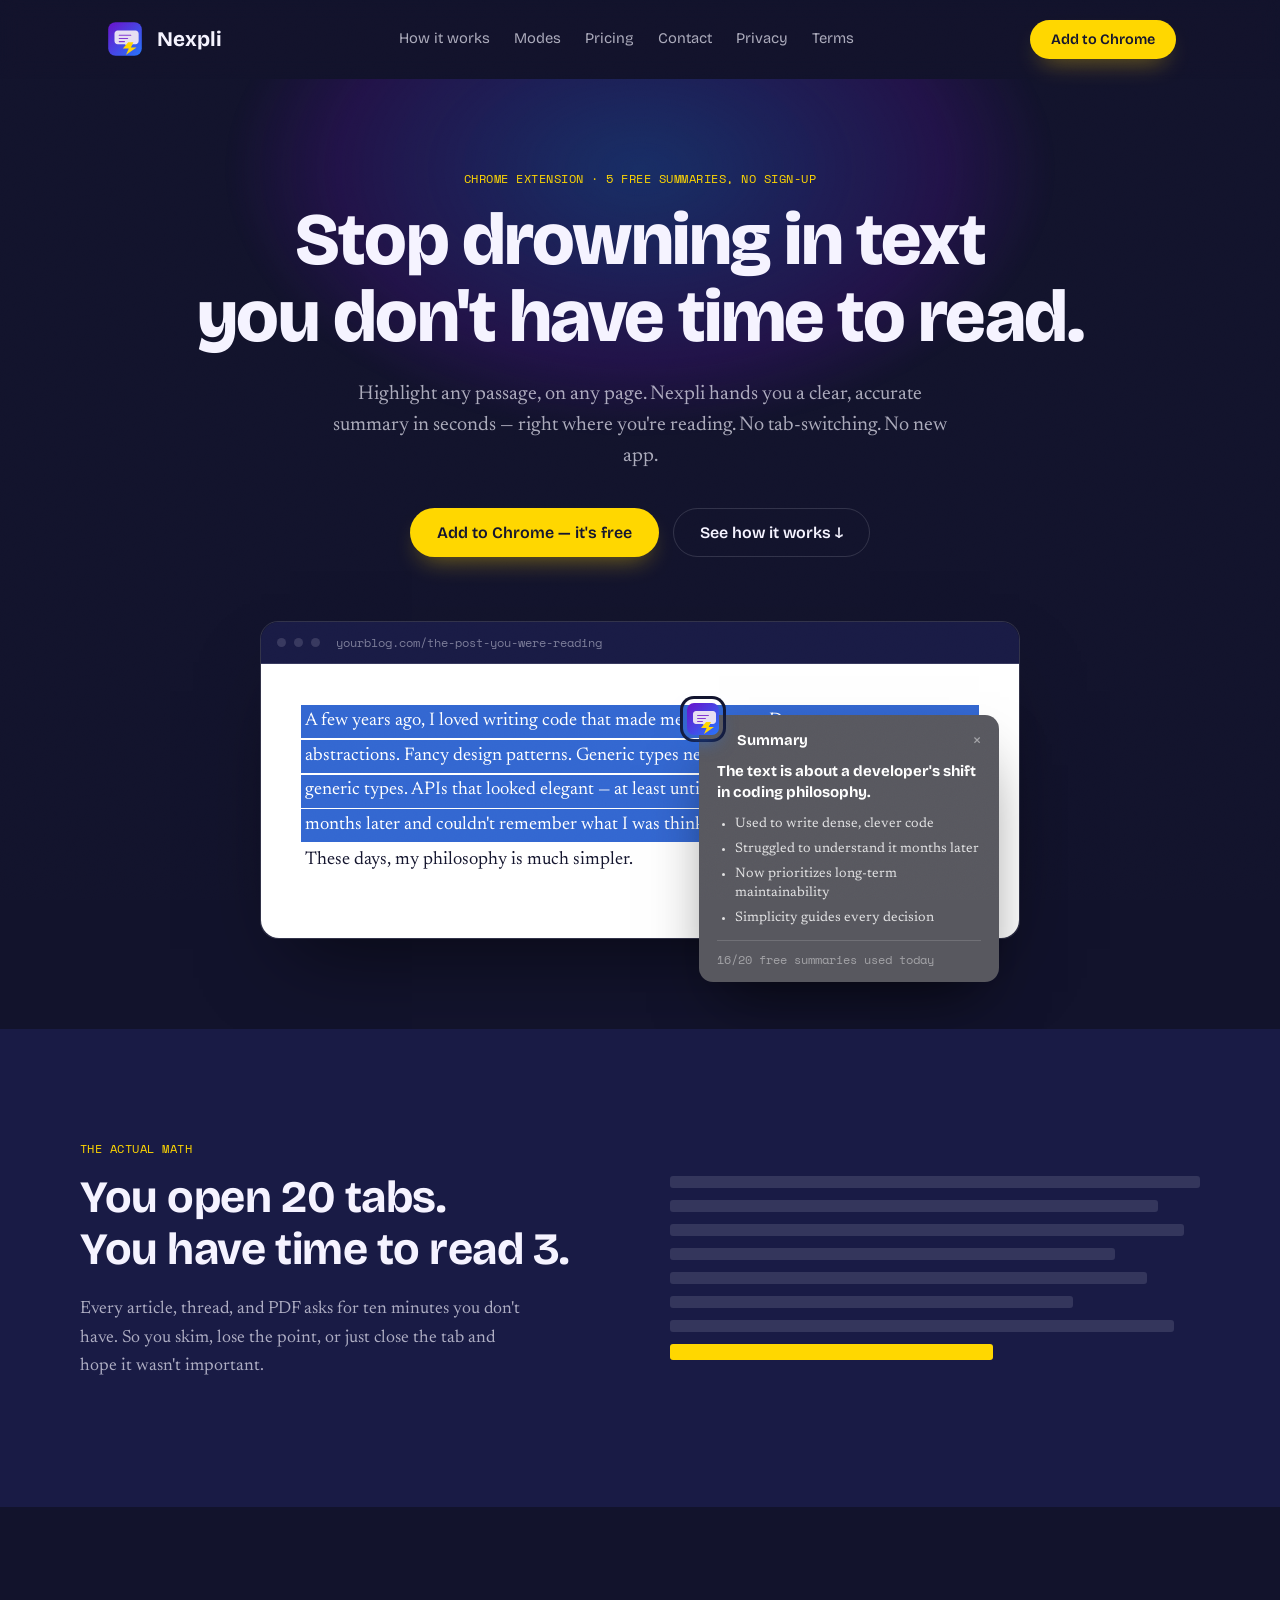
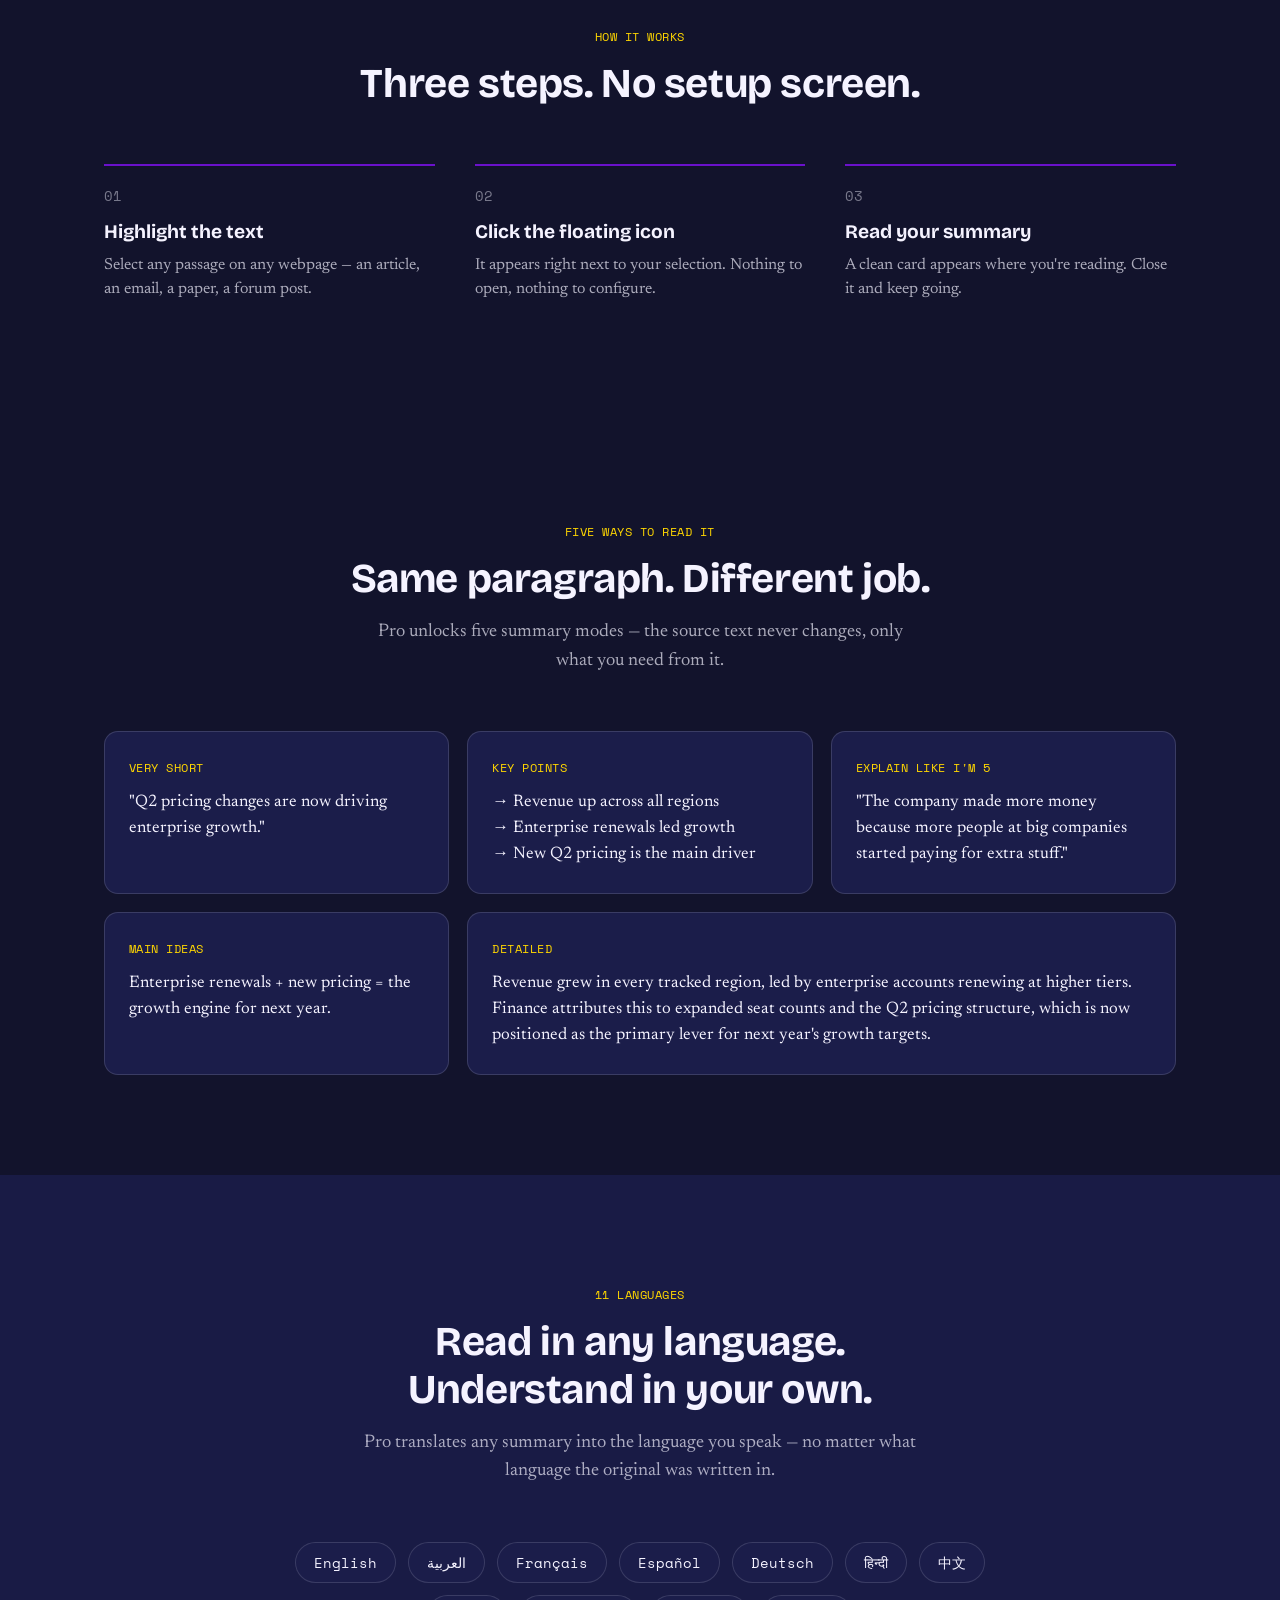
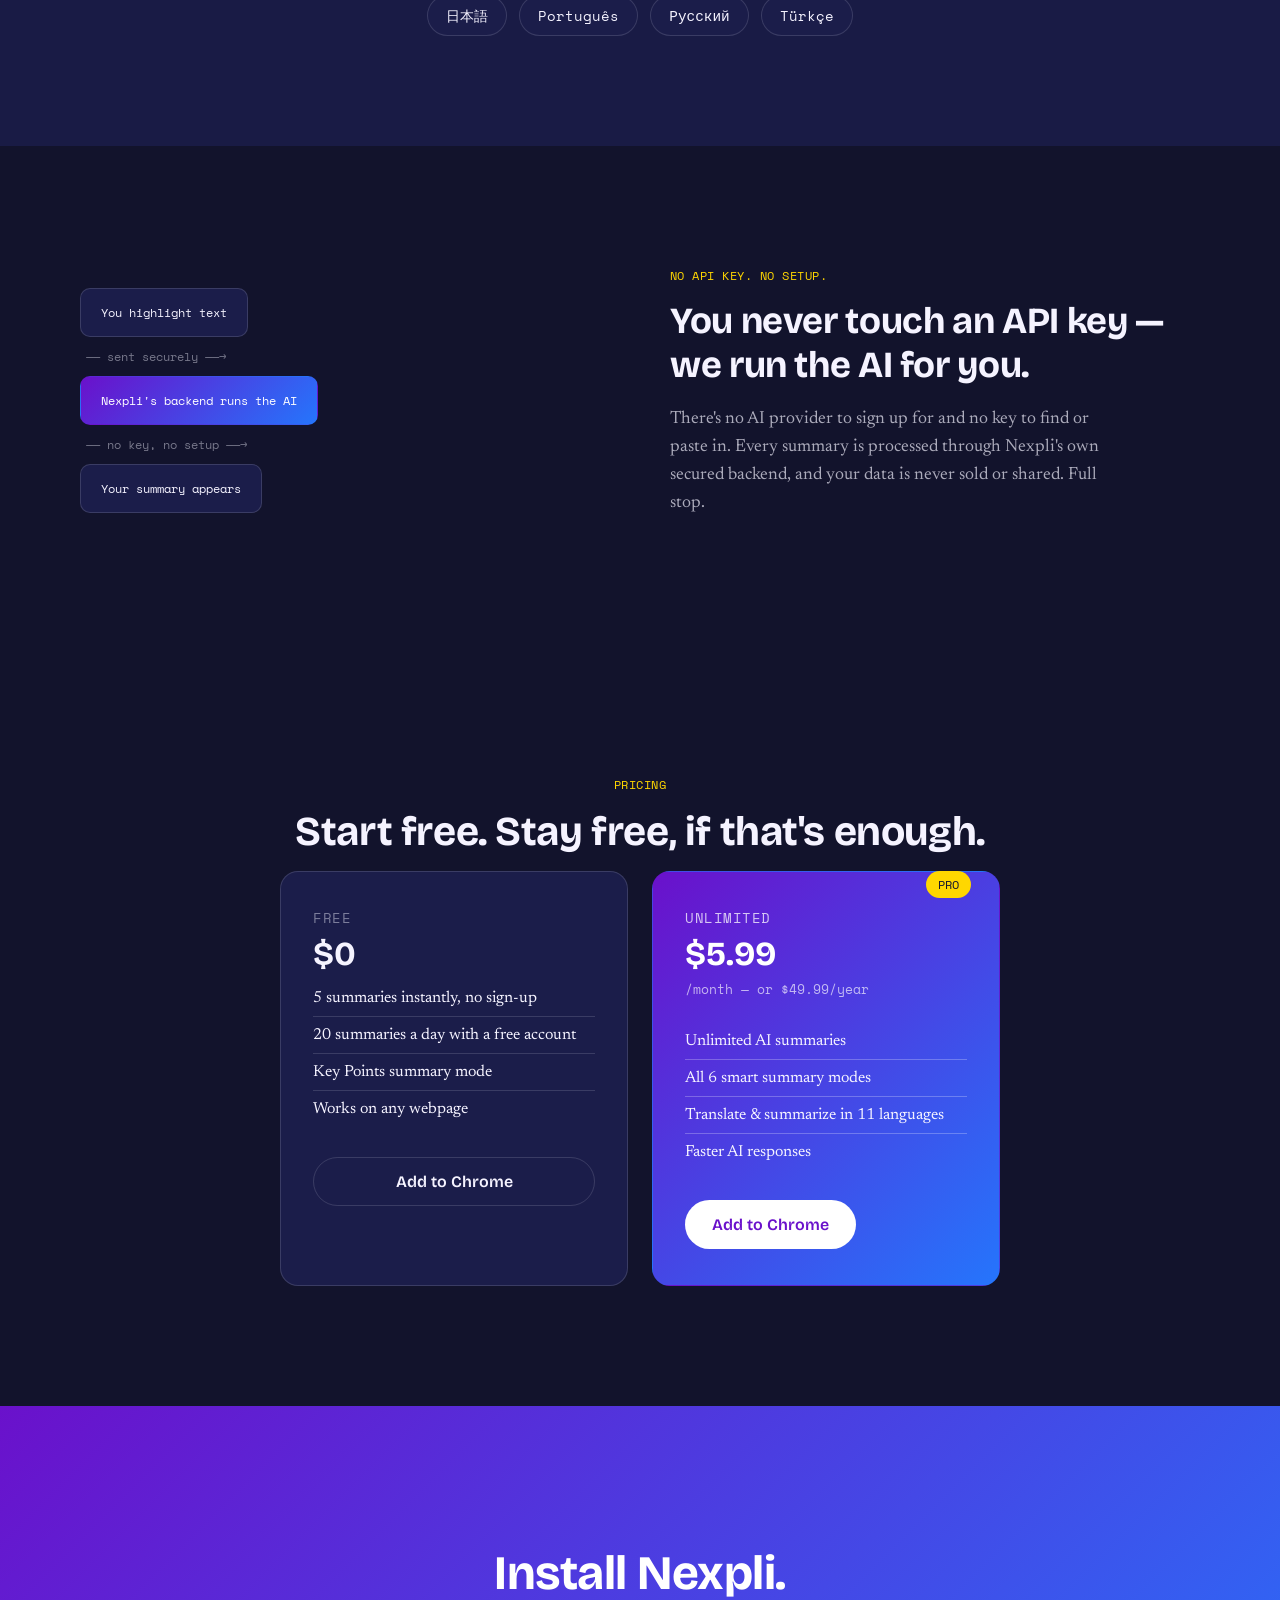
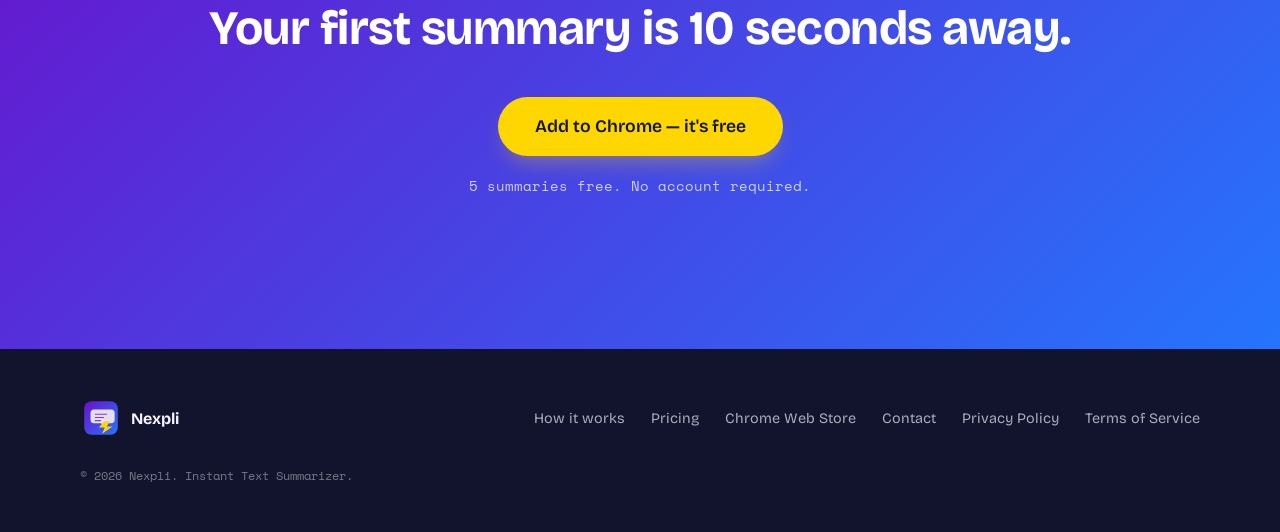
==== commit 900e4283: "add terms and privacy and contact" ====
--- a/index.html
+++ b/index.html
@@ -41,10 +41,12 @@
     <nav class="nav-links">
       <a href="#how">How it works</a>
       <a href="#modes">Modes</a>
-      <a href="#languages">Languages</a>
       <a href="#pricing">Pricing</a>
+      <a href="contact.html">Contact</a>
+      <a href="privacy.html">Privacy</a>
+      <a href="terms.html">Terms</a>
     </nav>
-    <a href="#install" class="btn btn-primary btn-small">Add to Chrome</a>
+    <a href="https://chromewebstore.google.com/detail/nexpli-%E2%80%93-instant-text-sum/maikmecgnghaihekngeamjnfapdenahp" target="_blank" rel="noopener" class="btn btn-primary btn-small">Add to Chrome</a>
   </div>
 </header>
 
@@ -57,7 +59,7 @@
       <h1 class="hero-title">Stop drowning in text<br>you don't have time to read.</h1>
       <p class="hero-sub">Highlight any passage, on any page. Nexpli hands you a clear, accurate summary in seconds — right where you're reading. No tab-switching. No new app.</p>
       <div class="hero-actions">
-        <a href="#install" class="btn btn-primary">Add to Chrome — it's free</a>
+        <a href="https://chromewebstore.google.com/detail/nexpli-%E2%80%93-instant-text-sum/maikmecgnghaihekngeamjnfapdenahp" target="_blank" rel="noopener" class="btn btn-primary">Add to Chrome — it's free</a>
         <a href="#how" class="btn btn-ghost">See how it works ↓</a>
       </div>
 
@@ -259,7 +261,7 @@
           <li>Key Points summary mode</li>
           <li>Works on any webpage</li>
         </ul>
-        <a href="#install" class="btn btn-outline">Add to Chrome</a>
+        <a href="https://chromewebstore.google.com/detail/nexpli-%E2%80%93-instant-text-sum/maikmecgnghaihekngeamjnfapdenahp" target="_blank" rel="noopener" class="btn btn-outline">Add to Chrome</a>
       </div>
       <div class="price-card price-card-pro">
         <p class="price-badge">Pro</p>
@@ -272,7 +274,7 @@
           <li>Translate &amp; summarize in 11 languages</li>
           <li>Faster AI responses</li>
         </ul>
-        <a href="#install" class="btn btn-primary">Add to Chrome</a>
+        <a href="https://chromewebstore.google.com/detail/nexpli-%E2%80%93-instant-text-sum/maikmecgnghaihekngeamjnfapdenahp" target="_blank" rel="noopener" class="btn btn-primary">Add to Chrome</a>
       </div>
     </div>
   </section>
@@ -280,7 +282,7 @@
   <!-- FINAL CTA -->
   <section class="final-cta" id="install">
     <h2>Install Nexpli.<br>Your first summary is 10 seconds away.</h2>
-    <a href="https://chrome.google.com/webstore" class="btn btn-primary btn-large">Add to Chrome — it's free</a>
+    <a href="https://chromewebstore.google.com/detail/nexpli-%E2%80%93-instant-text-sum/maikmecgnghaihekngeamjnfapdenahp" target="_blank" rel="noopener" class="btn btn-primary btn-large">Add to Chrome — it's free</a>
     <p class="final-note">5 summaries free. No account required.</p>
   </section>
 
@@ -312,8 +314,10 @@
     <div class="footer-links">
       <a href="#how">How it works</a>
       <a href="#pricing">Pricing</a>
-      <a href="https://chrome.google.com/webstore">Chrome Web Store</a>
-      <a href="#">Privacy Policy</a>
+      <a href="https://chromewebstore.google.com/detail/nexpli-%E2%80%93-instant-text-sum/maikmecgnghaihekngeamjnfapdenahp" target="_blank" rel="noopener">Chrome Web Store</a>
+      <a href="contact.html">Contact</a>
+      <a href="privacy.html">Privacy Policy</a>
+      <a href="terms.html">Terms of Service</a>
     </div>
     <p class="footer-copy">© 2026 Nexpli. Instant Text Summarizer.</p>
   </div>
--- a/style.css
+++ b/style.css
@@ -168,11 +168,31 @@
   flex: none;
 }
 .logo-mark svg{ width: 100%; height: 100%; display: block; }
-.nav-links{ display: flex; gap: 32px; font-size: 0.95rem; color: var(--ink-soft); }
+.nav-links{ display: flex; gap: 24px; font-size: 0.92rem; color: var(--ink-soft); }
+.nav-links a{ white-space: nowrap; padding-bottom: 2px; border-bottom: 1.5px solid transparent; }
 .nav-links a:hover{ color: var(--ink); }
-
-@media (max-width: 720px){
-  .nav-links{ display: none; }
+.nav-links a.is-current{ color: var(--ink); border-bottom-color: var(--yellow); }
+
+@media (max-width: 900px){
+  .nav-links{ gap: 18px; font-size: 0.86rem; }
+}
+
+/* On narrow screens the links move to their own scrollable row rather than
+   disappearing — Contact / Privacy / Terms have to stay reachable on mobile. */
+@media (max-width: 760px){
+  .nav-inner{ flex-wrap: wrap; row-gap: 12px; padding: 14px 20px; }
+  .nav-logo{ font-size: 1.15rem; }
+  .logo-mark{ width: 36px; height: 36px; }
+  .nav-links{
+    order: 3;
+    width: 100%;
+    gap: 20px;
+    overflow-x: auto;
+    padding-bottom: 4px;
+    scrollbar-width: none;
+    -webkit-overflow-scrolling: touch;
+  }
+  .nav-links::-webkit-scrollbar{ display: none; }
 }
 
 /* ---------- Hero ---------- */
@@ -482,3 +502,324 @@
 .footer-links{ display: flex; gap: 26px; font-size: 0.9rem; color: var(--ink-soft); }
 .footer-links a:hover{ color: var(--ink); }
 .footer-copy{ width: 100%; font-family: var(--font-mono); font-size: 0.75rem; color: var(--ink-faint); margin: 8px 0 0; }
+
+/* ---------- Legal pages (privacy.html / terms.html) ---------- */
+.legal{
+  position: relative;
+  padding: 70px 24px 110px;
+  overflow: hidden;
+}
+.legal::before{
+  content: "";
+  position: absolute;
+  top: -320px; left: 50%;
+  width: 1000px; height: 640px;
+  transform: translateX(-50%);
+  background: radial-gradient(closest-side, rgba(106,17,203,0.22), rgba(37,117,252,0.12) 55%, transparent 75%);
+  pointer-events: none; z-index: 0;
+}
+.legal-inner{
+  position: relative; z-index: 1;
+  max-width: 760px;
+  margin: 0 auto;
+}
+
+.legal-back{
+  display: inline-block;
+  font-family: var(--font-mono);
+  font-size: 0.8rem;
+  color: var(--ink-faint);
+  margin-bottom: 40px;
+}
+.legal-back:hover{ color: var(--yellow); }
+
+.legal-header{ margin-bottom: 52px; }
+.legal-title{
+  font-family: var(--font-display);
+  font-weight: 800;
+  font-size: clamp(2.1rem, 5vw, 3.2rem);
+  line-height: 1.08;
+  letter-spacing: -0.02em;
+  margin: 0 0 14px;
+  color: var(--ink);
+}
+.legal-lede{
+  font-family: var(--font-serif);
+  font-size: 1.15rem;
+  color: var(--ink-soft);
+  margin: 0 0 10px;
+}
+.legal-updated{
+  font-family: var(--font-mono);
+  font-size: 0.78rem;
+  color: var(--ink-faint);
+  margin: 0;
+}
+
+/* Table of contents */
+.legal-toc{
+  background: var(--surface);
+  border: 1px solid var(--border);
+  border-radius: 16px;
+  padding: 26px 30px;
+  margin-bottom: 60px;
+}
+.legal-toc-title{
+  font-family: var(--font-mono);
+  font-size: 0.72rem;
+  text-transform: uppercase;
+  letter-spacing: 0.06em;
+  color: var(--yellow);
+  margin: 0 0 16px;
+}
+.legal-toc ol{
+  margin: 0; padding: 0;
+  list-style: none;
+  counter-reset: toc;
+  display: grid;
+  grid-template-columns: 1fr 1fr;
+  gap: 10px 28px;
+}
+.legal-toc li{ counter-increment: toc; }
+.legal-toc li a{
+  display: flex; gap: 10px;
+  font-size: 0.92rem;
+  color: var(--ink-soft);
+  line-height: 1.4;
+}
+.legal-toc li a::before{
+  content: counter(toc) ".";
+  font-family: var(--font-mono);
+  font-size: 0.78rem;
+  color: var(--ink-faint);
+  flex: none;
+  padding-top: 2px;
+}
+.legal-toc li a:hover{ color: var(--yellow); }
+
+@media (max-width: 640px){
+  .legal-toc ol{ grid-template-columns: 1fr; }
+  .legal-toc{ padding: 22px 22px; }
+}
+
+/* Body copy */
+.legal-body section{
+  padding-bottom: 44px;
+  margin-bottom: 44px;
+  border-bottom: 1px solid var(--border);
+  scroll-margin-top: 100px;
+}
+.legal-body section:last-child{ border-bottom: none; margin-bottom: 0; padding-bottom: 0; }
+
+.legal-body h2{
+  display: flex; align-items: baseline; gap: 14px;
+  font-family: var(--font-display);
+  font-weight: 700;
+  font-size: clamp(1.35rem, 2.4vw, 1.7rem);
+  line-height: 1.2;
+  letter-spacing: -0.01em;
+  margin: 0 0 20px;
+  color: var(--ink);
+}
+.legal-num{
+  font-family: var(--font-mono);
+  font-size: 0.8rem;
+  font-weight: 700;
+  color: var(--yellow);
+  flex: none;
+  padding-top: 4px;
+}
+
+.legal-body h3{
+  font-family: var(--font-display);
+  font-weight: 600;
+  font-size: 1.05rem;
+  color: var(--ink);
+  margin: 30px 0 12px;
+  padding-left: 2px;
+}
+.legal-body h3::before{
+  content: "";
+  display: inline-block;
+  width: 14px; height: 2px;
+  background: var(--violet);
+  vertical-align: middle;
+  margin-right: 10px;
+  border-radius: 2px;
+}
+
+.legal-body p{
+  font-family: var(--font-serif);
+  font-size: 1.05rem;
+  line-height: 1.7;
+  color: var(--ink-soft);
+  margin: 0 0 14px;
+}
+.legal-body p:last-child{ margin-bottom: 0; }
+.legal-body strong{ color: var(--ink); font-weight: 600; }
+
+.legal-body ul{
+  list-style: none;
+  margin: 0 0 18px;
+  padding: 0;
+  display: flex; flex-direction: column; gap: 9px;
+}
+.legal-body ul li{
+  position: relative;
+  padding-left: 22px;
+  font-family: var(--font-serif);
+  font-size: 1.02rem;
+  line-height: 1.6;
+  color: var(--ink-soft);
+}
+.legal-body ul li::before{
+  content: "";
+  position: absolute;
+  left: 4px; top: 0.62em;
+  width: 6px; height: 6px;
+  border-radius: 50%;
+  background: var(--violet);
+}
+
+/* Emphasized statements */
+.legal-callout{
+  border-left: 3px solid var(--yellow);
+  background: rgba(255,215,0,0.05);
+  border-radius: 0 10px 10px 0;
+  padding: 14px 18px !important;
+  color: var(--ink) !important;
+  font-weight: 500;
+}
+
+/* Contact block */
+.legal-contact{
+  background: var(--surface);
+  border: 1px solid var(--border);
+  border-radius: 14px;
+  padding: 22px 26px;
+  margin-top: 6px;
+}
+.legal-contact-name{
+  font-family: var(--font-display) !important;
+  font-weight: 700 !important;
+  color: var(--ink) !important;
+  margin-bottom: 6px !important;
+}
+.legal-contact a{
+  font-family: var(--font-mono);
+  font-size: 0.92rem;
+  color: var(--yellow);
+  word-break: break-all;
+}
+.legal-contact a:hover{ text-decoration: underline; }
+
+.legal-footer-nav{
+  margin-top: 60px;
+  padding-top: 40px;
+  border-top: 1px solid var(--border);
+  text-align: center;
+}
+
+/* ---------- Contact page ---------- */
+.contact-hero{
+  display: block;
+  background: var(--gradient);
+  border-radius: 18px;
+  padding: 30px 32px;
+  margin-bottom: 44px;
+  transition: transform 0.15s ease, box-shadow 0.15s ease;
+  box-shadow: 0 24px 50px -24px rgba(106,17,203,0.7);
+}
+.contact-hero:hover{ transform: translateY(-2px); box-shadow: 0 30px 60px -24px rgba(106,17,203,0.85); }
+.contact-hero-label{
+  display: block;
+  font-family: var(--font-mono);
+  font-size: 0.72rem;
+  text-transform: uppercase;
+  letter-spacing: 0.06em;
+  color: rgba(255,255,255,0.72);
+  margin-bottom: 10px;
+}
+.contact-hero-email{
+  display: block;
+  font-family: var(--font-display);
+  font-weight: 700;
+  font-size: clamp(1.15rem, 3.4vw, 1.75rem);
+  letter-spacing: -0.01em;
+  color: #fff;
+  word-break: break-all;
+  margin-bottom: 10px;
+}
+.contact-hero-cta{
+  display: block;
+  font-family: var(--font-mono);
+  font-size: 0.78rem;
+  color: var(--yellow);
+}
+
+.contact-intro{
+  font-family: var(--font-serif);
+  font-size: 1.05rem;
+  line-height: 1.65;
+  color: var(--ink-soft);
+  margin: 0 0 24px;
+}
+
+.contact-grid{
+  display: grid;
+  grid-template-columns: 1fr 1fr;
+  gap: 16px;
+  margin-bottom: 64px;
+}
+.contact-card{
+  display: block;
+  background: var(--surface);
+  border: 1px solid var(--border);
+  border-radius: 14px;
+  padding: 22px 22px 20px;
+  transition: transform 0.15s ease, border-color 0.15s ease, background 0.15s ease;
+}
+.contact-card:hover{
+  transform: translateY(-2px);
+  border-color: rgba(255,215,0,0.5);
+  background: #1F2154;
+}
+.contact-card-icon{ display: block; font-size: 1.35rem; margin-bottom: 12px; }
+.contact-card-title{
+  display: block;
+  font-family: var(--font-display);
+  font-weight: 600;
+  font-size: 1rem;
+  color: var(--ink);
+  margin-bottom: 7px;
+}
+.contact-card-desc{
+  display: block;
+  font-family: var(--font-serif);
+  font-size: 0.92rem;
+  line-height: 1.55;
+  color: var(--ink-soft);
+}
+
+.contact-details h2{
+  font-family: var(--font-display);
+  font-weight: 700;
+  font-size: 1.4rem;
+  letter-spacing: -0.01em;
+  color: var(--ink);
+  margin: 0 0 18px;
+}
+.contact-note{
+  font-family: var(--font-serif);
+  font-size: 0.98rem;
+  line-height: 1.65;
+  color: var(--ink-soft);
+  margin: 18px 0 0;
+}
+
+.contact-footer-nav{ display: flex; gap: 12px; justify-content: center; flex-wrap: wrap; }
+
+@media (max-width: 640px){
+  .contact-grid{ grid-template-columns: 1fr; }
+  .contact-hero{ padding: 24px 22px; }
+}
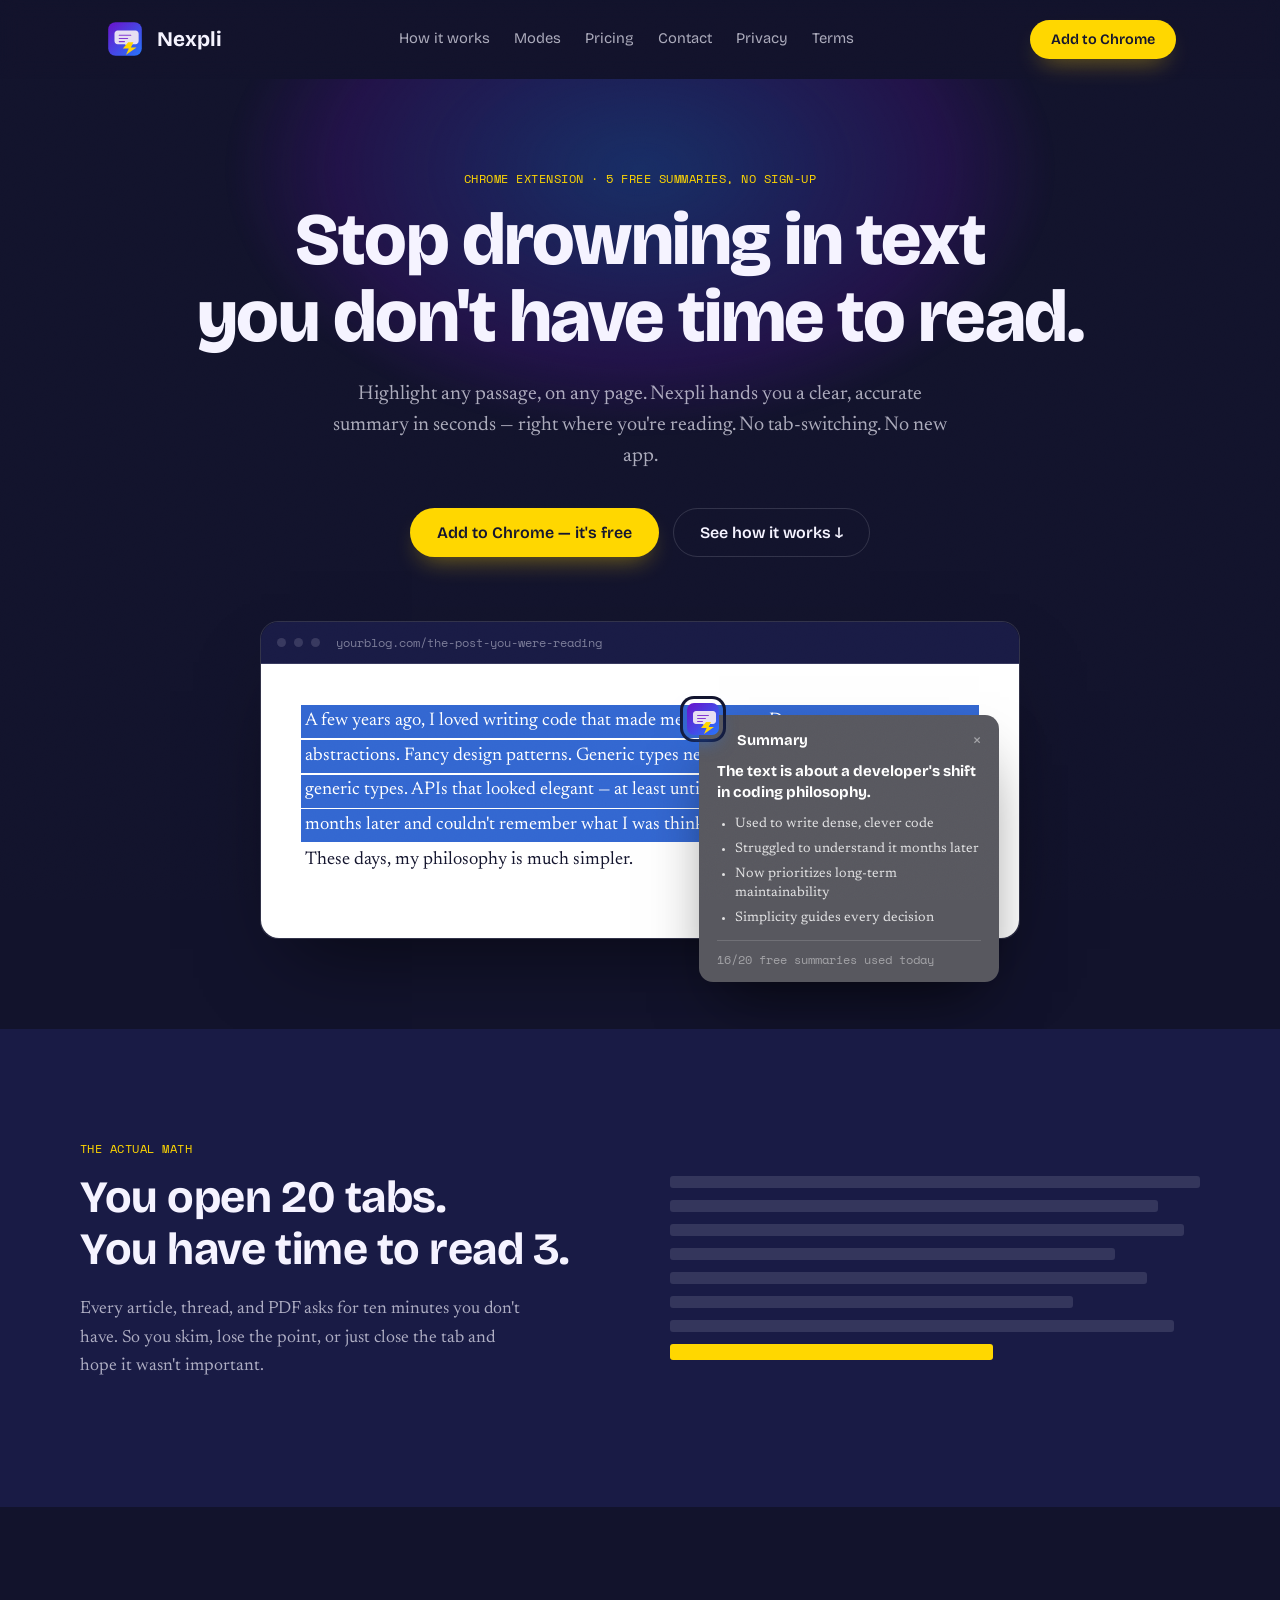
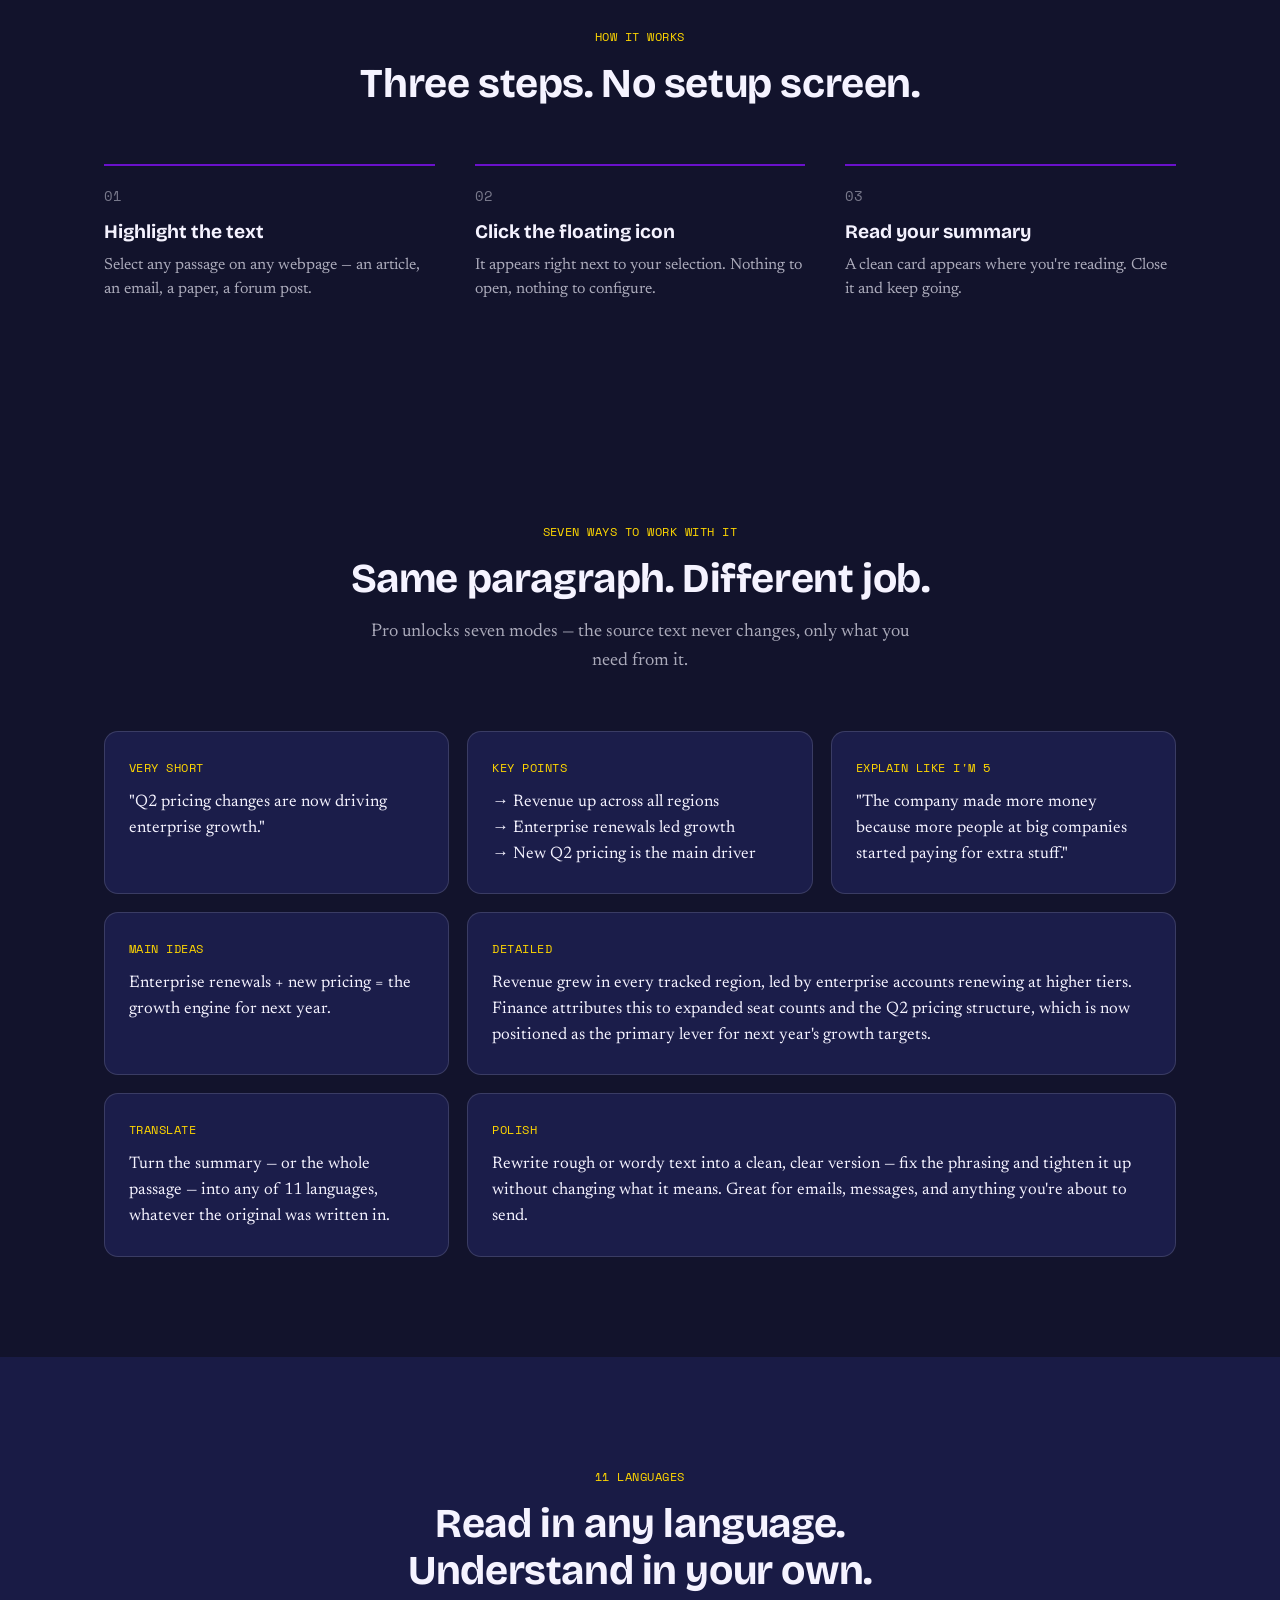
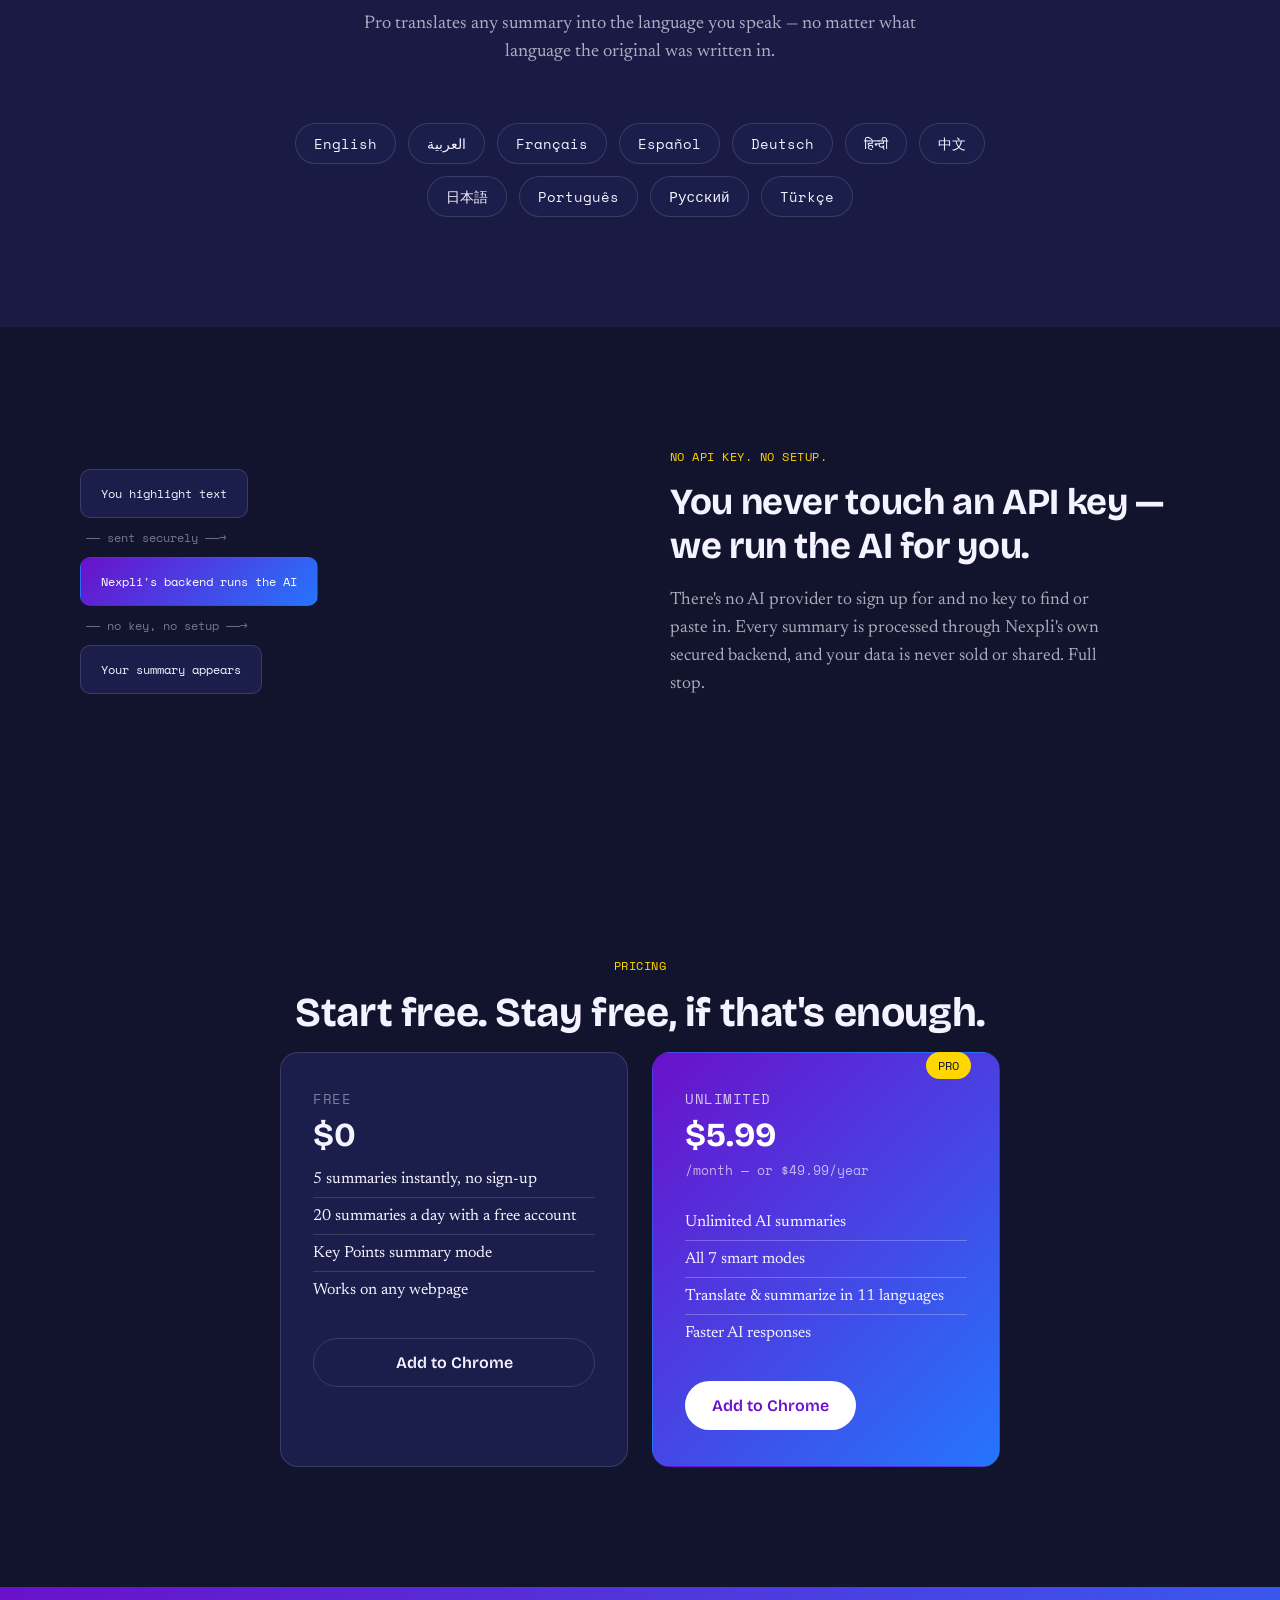
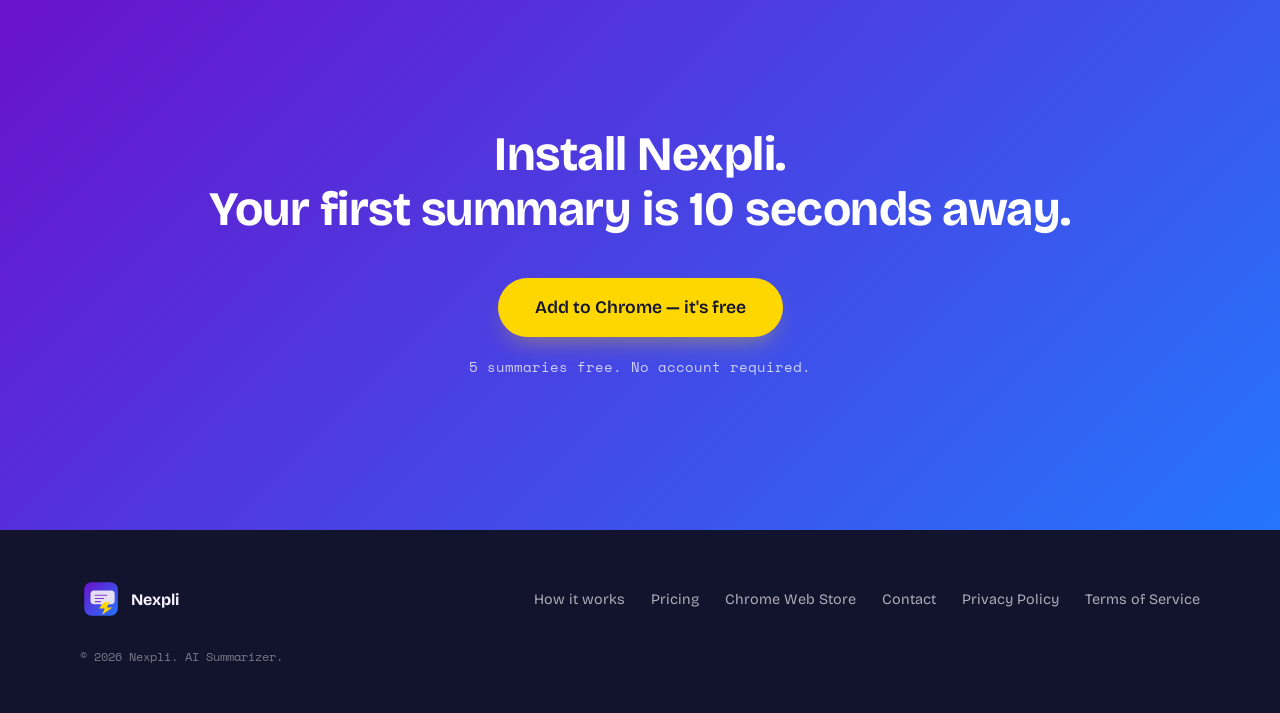
==== commit 5802c9a6: "added two more summary modes added the translation and the text polishing as additional summary mode" ====
--- a/index.html
+++ b/index.html
@@ -3,13 +3,99 @@
 <head>
 <meta charset="UTF-8">
 <meta name="viewport" content="width=device-width, initial-scale=1.0">
-<title>Nexpli — Instant Text Summarizer for Chrome</title>
-<meta name="description" content="Highlight any text, get an instant AI summary — without leaving the page. Free to start, no sign-up required.">
-<link rel="icon" href="assets/favicon.svg" type="image/svg+xml">
+<title>Nexpli — AI Summarizer for Chrome</title>
+<meta name="description" content="Highlight any text on any webpage and get an instant AI summary — without leaving the page. 5 free summaries instantly, up to 20/day with a free account. No setup required.">
+<link rel="canonical" href="https://sliman2017.github.io/">
+<meta name="robots" content="index, follow">
+<meta name="theme-color" content="#12132C">
+<meta name="author" content="Slimane Hamdaoui">
+<!-- Open Graph -->
+<meta property="og:type" content="website">
+<meta property="og:site_name" content="Nexpli">
+<meta property="og:title" content="Nexpli — AI Summarizer for Chrome">
+<meta property="og:description" content="Highlight any text on any webpage and get an instant AI summary — without leaving the page. 5 free summaries instantly, up to 20/day with a free account. No setup required.">
+<meta property="og:url" content="https://sliman2017.github.io/">
+<meta property="og:image" content="https://sliman2017.github.io/og-image.png">
+<meta property="og:image:width" content="1200">
+<meta property="og:image:height" content="630">
+<meta property="og:image:alt" content="Nexpli — AI Summarizer for Chrome">
+<meta property="og:locale" content="en_US">
+<!-- Twitter -->
+<meta name="twitter:card" content="summary_large_image">
+<meta name="twitter:title" content="Nexpli — AI Summarizer for Chrome">
+<meta name="twitter:description" content="Highlight any text on any webpage and get an instant AI summary — without leaving the page. 5 free summaries instantly, up to 20/day with a free account. No setup required.">
+<meta name="twitter:image" content="https://sliman2017.github.io/og-image.png">
+<meta name="twitter:image:alt" content="Nexpli — AI Summarizer for Chrome">
+<link rel="icon" href="logo.svg" type="image/svg+xml">
+<link rel="manifest" href="site.webmanifest">
 <link rel="preconnect" href="https://fonts.googleapis.com">
 <link rel="preconnect" href="https://fonts.gstatic.com" crossorigin>
 <link href="https://fonts.googleapis.com/css2?family=Bricolage+Grotesque:opsz,wght@12..96,400;12..96,500;12..96,600;12..96,700;12..96,800&family=Newsreader:ital,opsz,wght@0,6..72,400;0,6..72,500;1,6..72,400;1,6..72,500&family=Space+Mono:wght@400;700&display=swap" rel="stylesheet">
 <link rel="stylesheet" href="style.css">
+<script type="application/ld+json">
+{
+  "@context": "https://schema.org",
+  "@graph": [
+    {
+      "@type": "SoftwareApplication",
+      "@id": "https://sliman2017.github.io/#app",
+      "name": "Nexpli — AI Summarizer",
+      "operatingSystem": "Chrome",
+      "applicationCategory": "BrowserApplication",
+      "description": "Highlight any text on any webpage and get an instant AI summary without leaving the page. Summarize, translate, explain, and rewrite selected text. Free to start, no setup required.",
+      "url": "https://sliman2017.github.io/",
+      "downloadUrl": "https://chromewebstore.google.com/detail/nexpli-%E2%80%93-instant-text-sum/maikmecgnghaihekngeamjnfapdenahp",
+      "installUrl": "https://chromewebstore.google.com/detail/nexpli-%E2%80%93-instant-text-sum/maikmecgnghaihekngeamjnfapdenahp",
+      "image": "https://sliman2017.github.io/og-image.png",
+      "featureList": [
+        "Highlight-to-summarize on any webpage",
+        "Seven modes including Translate and Polish",
+        "Translate summaries into 11 languages",
+        "No API key or AI-provider sign-up required"
+      ],
+      "offers": [
+        {
+          "@type": "Offer",
+          "name": "Free",
+          "price": "0",
+          "priceCurrency": "USD",
+          "description": "5 free summaries instantly, up to 20 per day with a free account."
+        },
+        {
+          "@type": "Offer",
+          "name": "Pro (Monthly)",
+          "price": "5.99",
+          "priceCurrency": "USD",
+          "description": "Unlimited summaries, all 7 modes including translate and polish, translation into 11 languages, faster processing."
+        },
+        {
+          "@type": "Offer",
+          "name": "Pro (Yearly)",
+          "price": "49.99",
+          "priceCurrency": "USD",
+          "description": "Pro plan billed annually."
+        }
+      ],
+      "publisher": { "@id": "https://sliman2017.github.io/#org" }
+    },
+    {
+      "@type": "Organization",
+      "@id": "https://sliman2017.github.io/#org",
+      "name": "Slimane Hamdaoui, Inc.",
+      "url": "https://sliman2017.github.io/",
+      "logo": "https://sliman2017.github.io/logo.svg",
+      "email": "inofsimon2015@gmail.com"
+    },
+    {
+      "@type": "WebSite",
+      "@id": "https://sliman2017.github.io/#website",
+      "name": "Nexpli",
+      "url": "https://sliman2017.github.io/",
+      "publisher": { "@id": "https://sliman2017.github.io/#org" }
+    }
+  ]
+}
+</script>
 </head>
 <body>
 
@@ -178,9 +264,9 @@
 
   <!-- MODES -->
   <section class="modes" id="modes">
-    <p class="eyebrow center">Five ways to read it</p>
+    <p class="eyebrow center">Seven ways to work with it</p>
     <h2 class="section-title center">Same paragraph. Different job.</h2>
-    <p class="section-sub center">Pro unlocks five summary modes — the source text never changes, only what you need from it.</p>
+    <p class="section-sub center">Pro unlocks seven modes — the source text never changes, only what you need from it.</p>
 
     <div class="mode-grid">
       <div class="mode-card">
@@ -202,6 +288,14 @@
       <div class="mode-card mode-card-wide">
         <p class="mode-name">Detailed</p>
         <p class="mode-output">Revenue grew in every tracked region, led by enterprise accounts renewing at higher tiers. Finance attributes this to expanded seat counts and the Q2 pricing structure, which is now positioned as the primary lever for next year's growth targets.</p>
+      </div>
+      <div class="mode-card">
+        <p class="mode-name">Translate</p>
+        <p class="mode-output">Turn the summary — or the whole passage — into any of 11 languages, whatever the original was written in.</p>
+      </div>
+      <div class="mode-card mode-card-wide">
+        <p class="mode-name">Polish</p>
+        <p class="mode-output">Rewrite rough or wordy text into a clean, clear version — fix the phrasing and tighten it up without changing what it means. Great for emails, messages, and anything you're about to send.</p>
       </div>
     </div>
   </section>
@@ -270,7 +364,7 @@
         <p class="price-period">/month — or $49.99/year</p>
         <ul class="price-list">
           <li>Unlimited AI summaries</li>
-          <li>All 6 smart summary modes</li>
+          <li>All 7 smart modes</li>
           <li>Translate &amp; summarize in 11 languages</li>
           <li>Faster AI responses</li>
         </ul>
@@ -319,7 +413,7 @@
       <a href="privacy.html">Privacy Policy</a>
       <a href="terms.html">Terms of Service</a>
     </div>
-    <p class="footer-copy">© 2026 Nexpli. Instant Text Summarizer.</p>
+    <p class="footer-copy">© 2026 Nexpli. AI Summarizer.</p>
   </div>
 </footer>
 
